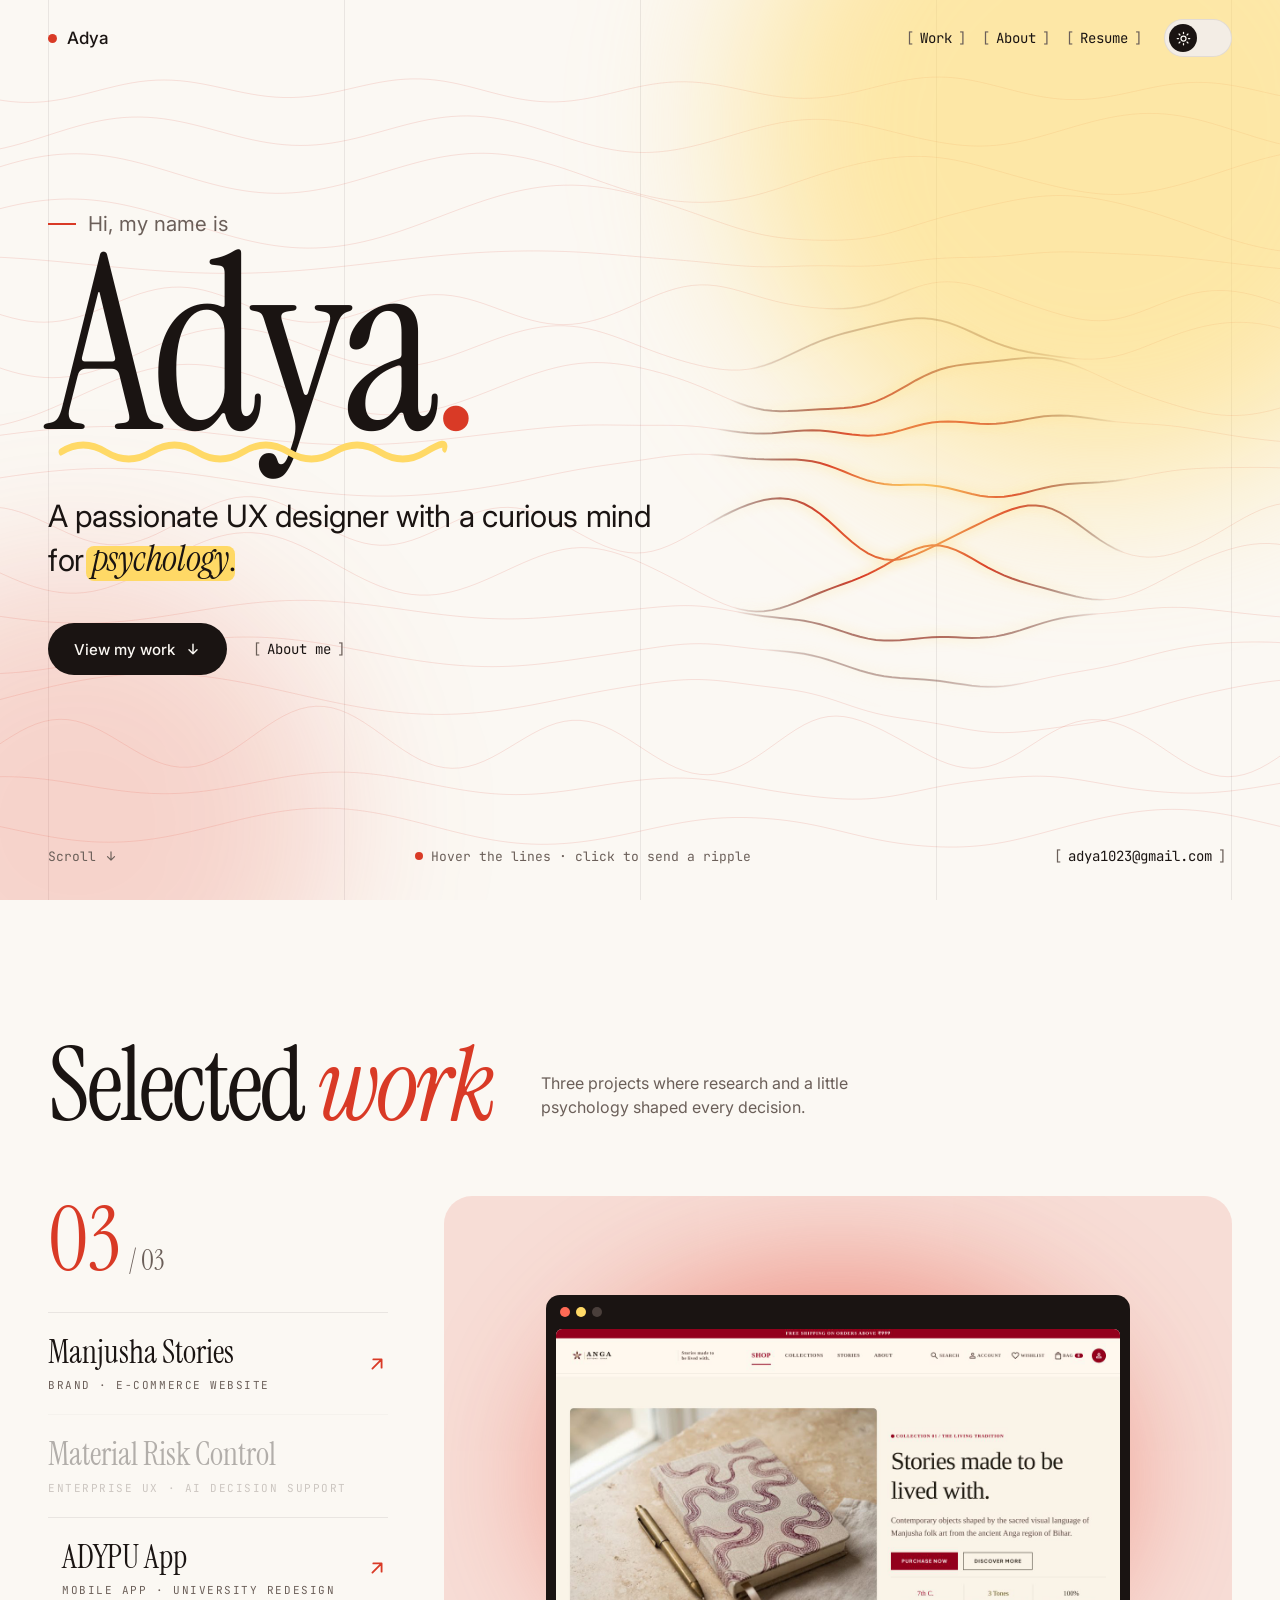
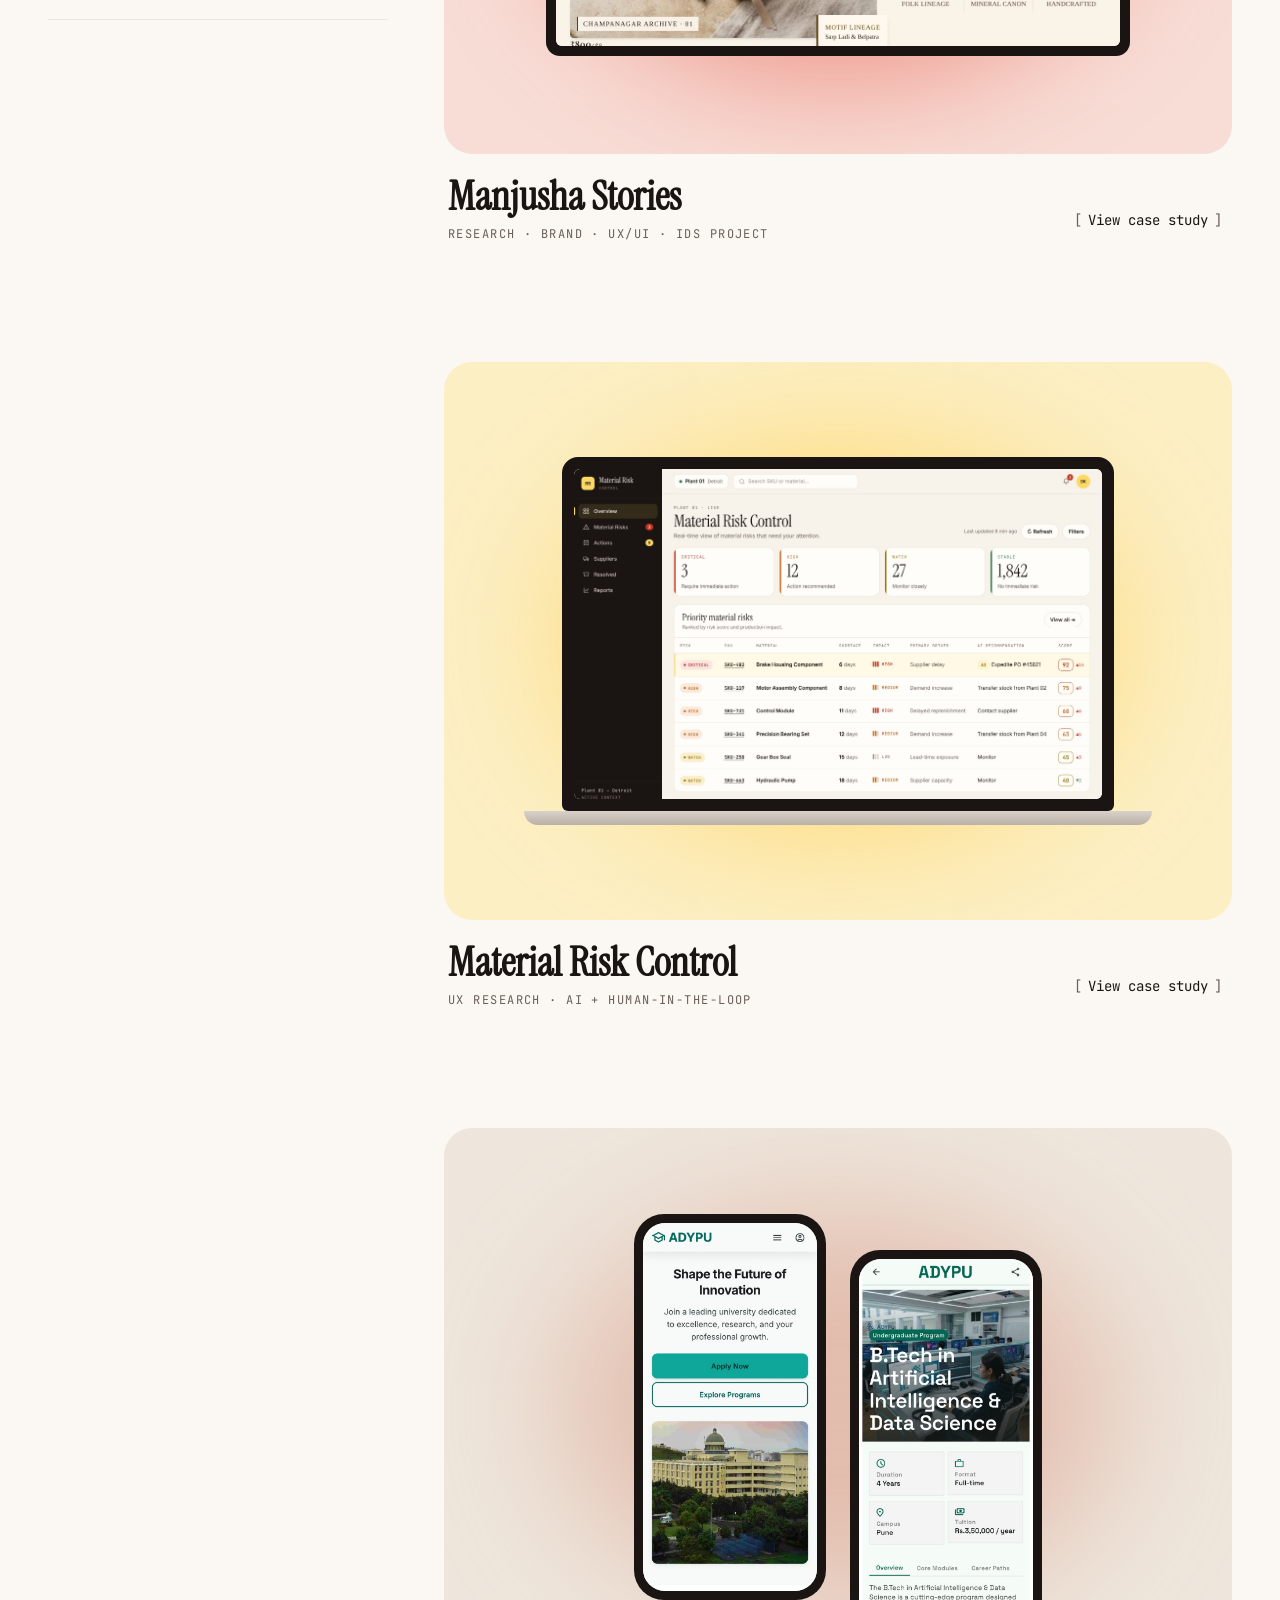
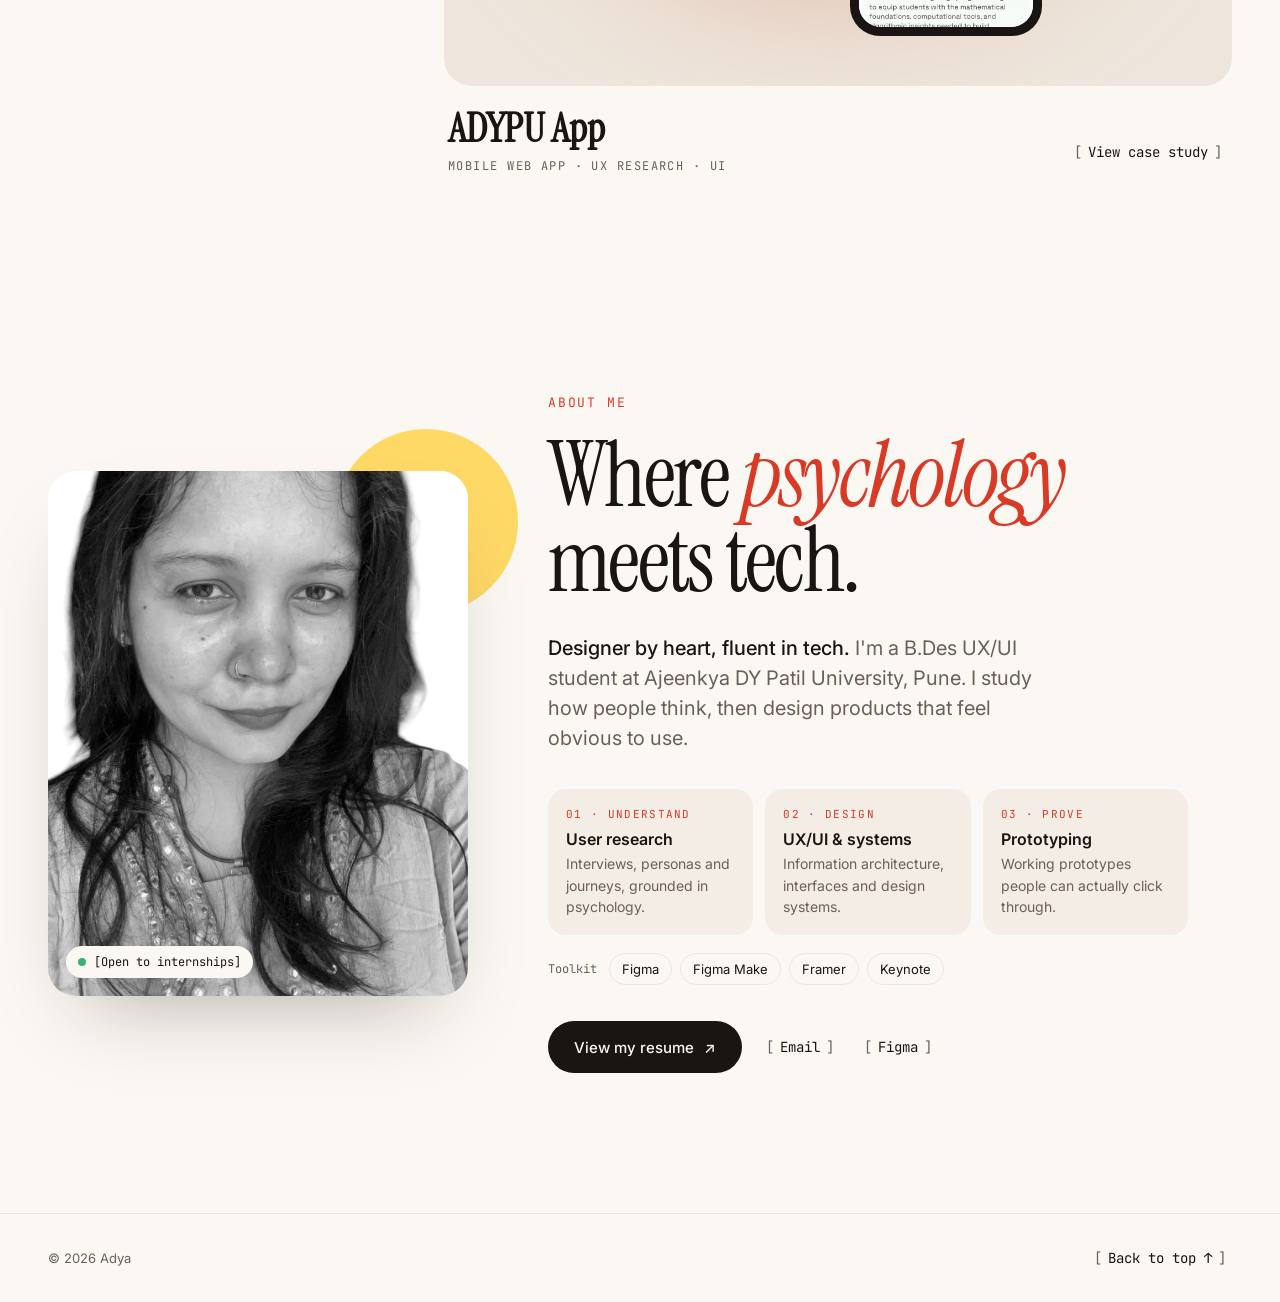
==== index.html @ e6acd66b "Add portfolio site Co-Authored-By: Claude Opus 5.5 <noreply@anthropic.com> Claude-Session: https://c" ====
<!doctype html>
<html lang="en" data-theme="light">
<head>
<meta charset="utf-8">
<meta name="viewport" content="width=device-width, initial-scale=1">
<title>Adya — UX/UI Designer</title>
<meta name="description" content="Adya, a UX/UI designer from Pune where psychology meets tech. Case studies with working prototypes.">
<link rel="preconnect" href="https://fonts.googleapis.com">
<link rel="preconnect" href="https://fonts.gstatic.com" crossorigin>
<link href="https://fonts.googleapis.com/css2?family=Instrument+Serif:ital@0;1&family=Inter:wght@400;500;600&family=JetBrains+Mono:wght@400;500&display=swap" rel="stylesheet">
<style>
/* ========== THEME TOKENS (edit colours here) ========== */
:root{
  --paper:#FBF8F3; --card:#F3EDE5; --ink:#1A1412; --muted:#6B5F59;
  --line:rgba(26,20,18,.08); --red:#D93A26; --yellow:#FFD966;
  --glowY:rgba(255,217,102,.55); --glowR:rgba(229,65,45,.20);
  --onInk:#FBF8F3; --navBg:rgba(251,248,243,.72);
  --p1:#F7DDD6; --p1g:#E5412D; --p2:#FCEFC4; --p2g:#FFC93C; --p3:#EEE6DC; --p3g:#D99A86;
  --serif:"Instrument Serif",Georgia,serif; --sans:"Inter",system-ui,sans-serif; --mono:"JetBrains Mono",ui-monospace,monospace;
}
[data-theme="dark"]{
  --paper:#131010; --card:#1E1918; --ink:#F6F1EA; --muted:#B3A69F;
  --line:rgba(246,241,234,.08); --red:#FF6A55; --yellow:#FFD966;
  --glowY:rgba(255,217,102,.14); --glowR:rgba(255,90,68,.18);
  --onInk:#131010; --navBg:rgba(19,16,16,.7);
  --p1:#2B1A17; --p2:#2A2415; --p3:#221D1B;
}
*{box-sizing:border-box}
html{scroll-behavior:smooth}
body{margin:0;background:var(--paper);color:var(--ink);font-family:var(--sans);-webkit-font-smoothing:antialiased;overflow-x:hidden}
::selection{background:var(--yellow);color:#1A1412}
a{color:inherit}
::view-transition-old(root),::view-transition-new(root){animation:none;mix-blend-mode:normal}
.wrap{max-width:1280px;margin:0 auto;padding:0 48px;position:relative}
.mono{font-family:var(--mono)}
.serif{font-family:var(--serif);font-weight:400}

/* scroll progress */
.progress{position:fixed;top:0;left:0;height:3px;width:100%;background:var(--red);transform-origin:left;transform:scaleX(0);z-index:100}

/* faint column grid */
.cols{position:fixed;inset:0;pointer-events:none;z-index:0}
.cols .wrap{height:100%;display:grid;grid-template-columns:repeat(4,1fr)}
.cols span{border-left:1px solid var(--line)}
.cols span:last-child{border-right:1px solid var(--line)}

/* bracket links */
.br{display:inline-flex;align-items:center;gap:6px;min-height:44px;padding:0 6px;text-decoration:none;font-family:var(--mono);font-size:14px;color:var(--ink);background:none;border:0;cursor:pointer;transition:color .25s}
.br .b{color:var(--muted);transition:transform .35s cubic-bezier(.3,1.6,.5,1),color .25s}
.br:hover,.br.active{color:var(--red)}
.br:hover .b,.br.active .b{color:var(--red)}
.br:hover .b:first-child{transform:translateX(-5px)}
.br:hover .b:last-child{transform:translateX(5px)}
.br:focus-visible,.tog:focus-visible,.pitem:focus-visible,.btn:focus-visible{outline:2px solid var(--red);outline-offset:3px;border-radius:6px}

/* ========== NAV ========== */
.nav{position:fixed;top:0;left:0;right:0;z-index:50;transition:background-color .4s,backdrop-filter .4s,border-color .4s;border-bottom:1px solid transparent}
.nav.scrolled{background:var(--navBg);backdrop-filter:blur(14px);-webkit-backdrop-filter:blur(14px);border-bottom-color:var(--line)}
.nav .wrap{display:flex;align-items:center;justify-content:space-between;height:76px;gap:16px}
.logo{display:inline-flex;align-items:center;gap:10px;text-decoration:none;font-weight:500;font-size:17px}
.logo i{width:9px;height:9px;border-radius:50%;background:var(--red);transition:transform .45s cubic-bezier(.3,1.6,.5,1),background-color .3s}
.logo:hover i{transform:scale(1.9);background:var(--yellow)}
.links{display:flex;align-items:center;gap:4px}
.tog{position:relative;width:68px;height:38px;border-radius:999px;border:1px solid var(--line);background:var(--card);cursor:pointer;margin-left:12px;padding:0;transition:background-color .4s}
.tog .k{position:absolute;top:4px;left:4px;width:28px;height:28px;border-radius:50%;background:var(--ink);color:var(--paper);display:grid;place-items:center;transition:transform .55s cubic-bezier(.3,1.5,.5,1)}
[data-theme="dark"] .tog .k{transform:translateX(30px)}
.tog:hover .k{box-shadow:0 0 0 6px var(--glowY)}
.tog svg{width:15px;height:15px}
.tog .moon{display:none}[data-theme="dark"] .tog .moon{display:block}[data-theme="dark"] .tog .sun{display:none}

/* ========== HERO ========== */
.hero{position:relative;min-height:100vh;min-height:100svh;overflow:hidden;display:flex;flex-direction:column;z-index:1}
#waves{position:absolute;inset:0;width:100%;height:100%;z-index:0;cursor:crosshair}
.blob{position:absolute;border-radius:50%;filter:blur(80px);pointer-events:none;z-index:0}
.b1{width:56vw;height:56vw;max-width:780px;max-height:780px;right:-14vw;top:-18vw;background:var(--glowY);animation:f1 18s ease-in-out infinite}
.b2{width:40vw;height:40vw;max-width:560px;max-height:560px;left:-14vw;bottom:-14vw;background:var(--glowR);animation:f2 22s ease-in-out infinite}
@keyframes f1{50%{transform:translate(-6vw,4vw) scale(1.08)}}
@keyframes f2{50%{transform:translate(6vw,-4vw) scale(1.1)}}
.hero-in{position:relative;z-index:2;flex:1;width:100%;display:flex;flex-direction:column;justify-content:center;padding-top:110px;padding-bottom:40px;pointer-events:none}
.hero-in a,.hero-in .name,.hero-in .hl{pointer-events:auto}
.hi{font-size:clamp(18px,1.6vw,22px);color:var(--muted);margin:0 0 6px;display:flex;align-items:center;gap:12px}
.hi .wave{display:inline-block;width:28px;height:2px;background:var(--red)}
.name{font-family:var(--serif);font-weight:400;font-size:clamp(110px,19vw,270px);line-height:.86;letter-spacing:-.035em;margin:0;display:inline-flex;position:relative;cursor:default;align-self:flex-start}
.name .l{display:inline-block;transform:translateY(110%);opacity:0;animation:rise .9s cubic-bezier(.2,.9,.2,1) forwards;transition:color .25s,transform .45s cubic-bezier(.3,1.8,.4,1)}
.name .l.ready{transform:none;opacity:1;animation:none}
.name .l.ready:hover{transform:translateY(-12%) rotate(-5deg);color:var(--red);font-style:italic}
.name .l.ready:nth-child(even):hover{transform:translateY(-12%) rotate(5deg)}
.name .dot{color:var(--red)}
@keyframes rise{to{transform:none;opacity:1}}
.squig{position:absolute;left:2%;width:92%;bottom:-6%;height:28px;overflow:visible;pointer-events:none}
.squig path{fill:none;stroke:var(--yellow);stroke-width:7;stroke-linecap:round;stroke-dasharray:900;stroke-dashoffset:900;transition:stroke-dashoffset 1s ease}
.name:hover .squig path,.squig.show path{stroke-dashoffset:0}
.sub{font-size:clamp(22px,2.4vw,32px);line-height:1.3;max-width:640px;margin:44px 0 0;font-weight:400;letter-spacing:-.01em}
.hl{position:relative;font-family:var(--serif);font-style:italic;font-size:1.18em;color:var(--red);white-space:nowrap}
.hl::before{content:"";position:absolute;left:-6px;right:-6px;top:22%;bottom:4%;background:var(--yellow);border-radius:8px;z-index:-1;transform:scaleX(0);transform-origin:left;transition:transform .5s cubic-bezier(.3,1,.4,1)}
.hl:hover::before,.hl.show::before{transform:scaleX(1)}
.hl:hover,.hl.show{color:#1A1412}
.ctas{display:flex;align-items:center;gap:20px;margin-top:40px;flex-wrap:wrap}
.btn{display:inline-flex;align-items:center;gap:10px;min-height:52px;padding:0 26px;border-radius:999px;background:var(--ink);color:var(--onInk);text-decoration:none;font-weight:500;font-size:15px;transition:background-color .3s,color .3s;will-change:transform}
.btn:hover{background:var(--red);color:#fff}
.btn svg{transition:transform .3s}.btn:hover svg{transform:translateY(3px)}
.hbar{position:relative;z-index:2}
.hbar .wrap{display:flex;justify-content:space-between;align-items:center;gap:16px;flex-wrap:wrap;padding-top:18px;padding-bottom:22px;font-size:13px;color:var(--muted)}
.scrollhint{display:inline-flex;align-items:center;gap:8px;font-family:var(--mono)}
.scrollhint svg{animation:bob 1.8s ease-in-out infinite}
@keyframes bob{50%{transform:translateY(4px)}}
.tip{font-family:var(--mono);display:inline-flex;align-items:center;gap:8px}
.tip i{width:8px;height:8px;border-radius:50%;background:var(--red);animation:pl 2s infinite}
@keyframes pl{0%{box-shadow:0 0 0 0 var(--glowR)}70%{box-shadow:0 0 0 10px transparent}100%{box-shadow:0 0 0 0 transparent}}
.socials{display:flex;gap:2px;flex-wrap:wrap}

/* ========== WORK ========== */
.work{position:relative;z-index:1;padding:140px 0 60px}
.whead{display:flex;align-items:flex-end;gap:48px;flex-wrap:wrap;margin-bottom:64px}
.h2{font-family:var(--serif);font-weight:400;font-size:clamp(64px,8vw,112px);letter-spacing:-.03em;line-height:.9;margin:0}
.h2 em{color:var(--red)}
.whead p{max-width:380px;margin:0 0 12px;color:var(--muted);line-height:1.55;font-size:16px}
.wgrid{display:grid;grid-template-columns:minmax(260px,340px) 1fr;gap:56px;align-items:start}
.plist{position:sticky;top:120px;display:flex;flex-direction:column}
.counter{font-family:var(--serif);font-size:88px;line-height:1;margin:0 0 24px;display:flex;align-items:baseline;gap:8px;overflow:hidden;height:92px}
.counter .cur{display:inline-block;color:var(--red);transition:transform .5s cubic-bezier(.3,1.3,.5,1),opacity .3s}
.counter .tot{font-size:28px;color:var(--muted)}
.pitem{appearance:none;background:none;border:0;border-top:1px solid var(--line);text-align:left;cursor:pointer;padding:22px 0;color:var(--ink);font:inherit;opacity:.32;transition:opacity .4s,padding-left .4s;display:flex;align-items:center;justify-content:space-between;gap:12px}
.pitem:last-child{border-bottom:1px solid var(--line)}
.pitem:hover{opacity:.75}
.pitem.on{opacity:1;padding-left:14px}
.pname{display:block;font-family:var(--serif);font-size:32px;line-height:1.1}
.pcat{display:block;font-family:var(--mono);font-size:11px;letter-spacing:.14em;text-transform:uppercase;color:var(--muted);margin-top:8px}
.parr{color:var(--red);opacity:0;transform:translateX(-8px);transition:opacity .3s,transform .3s;flex:none}
.pitem.on .parr{opacity:1;transform:none}
.panels{display:flex;flex-direction:column;gap:120px}
.panel{display:block;text-decoration:none;color:var(--ink);cursor:none}
.stage{position:relative;border-radius:28px;height:clamp(380px,62vh,620px);overflow:hidden;display:grid;place-items:center;perspective:1200px;transition:background-color .5s}
.stage .g{position:absolute;width:70%;height:70%;border-radius:50%;filter:blur(70px);opacity:.55;transition:transform .8s cubic-bezier(.3,1.2,.5,1)}
.panel:hover .stage .g{transform:scale(1.15)}
.p1 .stage{background:var(--p1)}.p1 .g{background:var(--p1g)}
.p2 .stage{background:var(--p2)}.p2 .g{background:var(--p2g)}
.p3 .stage{background:var(--p3)}.p3 .g{background:var(--p3g)}
.dev{position:relative;transition:transform .6s cubic-bezier(.2,.9,.3,1);transform-style:preserve-3d}
.scr{background:#F4EEE6;color:#6B5F59;font-family:var(--mono);font-size:13px;display:grid;place-items:center;text-align:center;padding:12px;overflow:hidden}
.scr img{width:100%;height:100%;object-fit:cover;object-position:top;display:block}
.browser .scr{padding:0}.phone .scr{padding:0}.laptop .scr:has(img){padding:0}
/* laptop */
.laptop{width:min(70%,620px)}
.laptop .lid{background:#1A1412;border-radius:16px 16px 6px 6px;padding:12px}
.laptop .scr{aspect-ratio:16/10;border-radius:6px}
.laptop .base{height:14px;margin:0 -7%;background:linear-gradient(#d9d2ca,#b9b0a7);border-radius:0 0 18px 18px}
/* phones */
.phones{display:flex;gap:24px;align-items:center}
.phone{width:clamp(120px,15vw,200px);background:#1A1412;border-radius:30px;padding:9px}
.phone .scr{aspect-ratio:9/19;border-radius:22px}
.phone:nth-child(2){transform:translateY(36px)}
/* browser */
.browser{width:min(74%,640px);background:#1A1412;border-radius:14px;padding:0 0 10px;overflow:hidden}
.browser .bar{display:flex;gap:6px;padding:12px 14px}
.browser .bar i{width:10px;height:10px;border-radius:50%;background:#4a3f3b}
.browser .bar i:first-child{background:#FF6A55}.browser .bar i:nth-child(2){background:#FFD966}
.browser .scr{aspect-ratio:16/9;margin:0 10px;border-radius:6px}
.pmeta{display:flex;justify-content:space-between;align-items:flex-end;gap:16px;flex-wrap:wrap;padding:22px 4px 0}
.ptitle{font-family:var(--serif);font-size:40px;line-height:1;margin:0}
.ptags{font-family:var(--mono);font-size:12px;letter-spacing:.12em;text-transform:uppercase;color:var(--muted);margin:10px 0 0}
.pmeta .br{pointer-events:none}
.panel:hover .pmeta .br{color:var(--red)}
.panel:hover .pmeta .br .b:first-child{transform:translateX(-5px);color:var(--red)}
.panel:hover .pmeta .br .b:last-child{transform:translateX(5px);color:var(--red)}
.clabel{position:fixed;left:0;top:0;z-index:60;pointer-events:none;background:var(--ink);color:var(--onInk);font-family:var(--mono);font-size:13px;padding:12px 18px;border-radius:999px;transform:translate(-50%,-50%) scale(0);transition:transform .3s cubic-bezier(.3,1.5,.5,1);white-space:nowrap}
.clabel.on{transform:translate(-50%,-50%) scale(1)}

/* ========== ABOUT / ENDING ========== */
.about{position:relative;z-index:1;padding:160px 0 140px;overflow:hidden}
.agrid{display:grid;grid-template-columns:minmax(260px,420px) 1fr;gap:80px;align-items:center}
.photo{position:relative;aspect-ratio:4/5;border-radius:28px;perspective:1000px}
.photo .ph{position:absolute;inset:0;border-radius:28px;overflow:hidden;background:var(--card);display:grid;place-items:center;color:var(--muted);font-family:var(--mono);font-size:14px;transition:transform .5s cubic-bezier(.2,.9,.3,1);box-shadow:0 40px 80px -40px rgba(26,20,18,.35)}
.photo .ph img{position:absolute;inset:0;width:100%;height:100%;object-fit:cover;object-position:center 30%;filter:grayscale(1);transition:filter .6s}
.photo:hover .ph img{filter:none}
.photo .sun{position:absolute;width:44%;aspect-ratio:1;border-radius:50%;background:var(--yellow);right:-12%;top:-8%;z-index:-1;transition:transform .7s cubic-bezier(.3,1.5,.5,1)}
.photo:hover .sun{transform:translate(-14px,14px) scale(1.1)}
.photo .tag{position:absolute;left:18px;bottom:18px;background:var(--paper);color:var(--ink);font-family:var(--mono);font-size:12px;padding:8px 12px;border-radius:999px;display:flex;align-items:center;gap:8px}
.photo .tag i{width:8px;height:8px;border-radius:50%;background:#3BB273}
.eyebrow{font-family:var(--mono);font-size:13px;letter-spacing:.14em;text-transform:uppercase;color:var(--red);margin:0 0 22px}
.tagline{font-family:var(--serif);font-weight:400;font-size:clamp(56px,7vw,104px);line-height:.95;letter-spacing:-.03em;margin:0}
.tagline em{color:var(--red)}
.tagline .w{display:inline-block;transition:transform .4s cubic-bezier(.3,1.6,.5,1),color .3s}
.tagline .w:hover{transform:translateY(-8px);color:var(--red)}
.alead{font-size:20px;line-height:1.5;color:var(--muted);max-width:520px;margin:30px 0 0}
.alead b{color:var(--ink);font-weight:500}
.afacts{display:grid;grid-template-columns:repeat(3,minmax(0,1fr));gap:12px;margin-top:36px;max-width:640px}
.afact{padding:18px;border-radius:18px;background:var(--card);transition:transform .4s cubic-bezier(.3,1.4,.5,1)}
.afact:hover{transform:translateY(-4px)}
.afact small{display:block;font-family:var(--mono);font-size:11px;letter-spacing:.12em;text-transform:uppercase;color:var(--red);margin-bottom:8px}
.afact b{display:block;font-size:16px;font-weight:600;margin-bottom:4px}
.afact span{font-size:14px;line-height:1.45;color:var(--muted)}
.tools{display:flex;flex-wrap:wrap;gap:8px;margin-top:18px;align-items:center}
.tools em{font-style:normal;font-family:var(--mono);font-size:12px;color:var(--muted);margin-right:4px}
.tools span{font-size:13px;padding:7px 12px;border-radius:999px;border:1px solid var(--line)}
@media (max-width:900px){.afacts{grid-template-columns:1fr}}
.arow{display:flex;gap:8px 18px;flex-wrap:wrap;margin-top:36px;align-items:center}

/* ========== FOOTER (yours to design) ========== */
.foot{position:relative;z-index:1;border-top:1px solid var(--line)}
.foot .wrap{display:flex;justify-content:space-between;align-items:center;gap:16px;flex-wrap:wrap;padding-top:22px;padding-bottom:22px;font-size:13px;color:var(--muted)}

/* reveal on scroll */
.js .rv{opacity:0;transform:translateY(40px);transition:opacity .9s ease,transform .9s cubic-bezier(.2,.9,.2,1)}
.js .rv.in{opacity:1;transform:none}

@media (max-width:900px){
  .wrap{padding:0 20px}
  .links .br.hide-sm{display:none}
  .wgrid,.agrid{grid-template-columns:1fr;gap:40px}
  .plist{position:relative;top:0}
  .pitem,.pitem.on{opacity:1;padding-left:0}
  .pitem .parr{opacity:1;transform:none}
  .counter{display:none}
  .panels{gap:64px}
  .tip{display:none}
}
@media (prefers-reduced-motion:reduce){
  *{animation:none!important;transition:none!important}
  .name .l{transform:none;opacity:1}
  .rv{opacity:1;transform:none}
}
</style>
<script>document.documentElement.classList.add("js")</script>
</head>
<body>
<div class="progress" id="progress"></div>
<div class="cols" aria-hidden="true"><div class="wrap"><span></span><span></span><span></span><span></span></div></div>
<div class="clabel" id="clabel" aria-hidden="true">View case study →</div>

<!-- ========== NAV ========== -->
<header class="nav" id="nav">
  <div class="wrap">
    <a class="logo" href="#home"><i></i>Adya</a>
    <nav class="links" aria-label="Main">
      <a class="br" href="#work" data-sec="work"><span class="b">[</span>Work<span class="b">]</span></a>
      <a class="br" href="#about" data-sec="about"><span class="b">[</span>About<span class="b">]</span></a>
      <!-- Put your resume PDF named resume.pdf in this folder -->
      <a class="br hide-sm" href="resume.pdf" target="_blank" rel="noopener">
        <span class="b">[</span>Resume<span class="b">]</span></a>
      <button class="tog" id="tog" type="button" aria-label="Switch to dark mode" aria-pressed="false">
        <span class="k" aria-hidden="true">
          <svg class="sun" viewBox="0 0 24 24" fill="none" stroke="currentColor" stroke-width="2" stroke-linecap="round"><circle cx="12" cy="12" r="4"/><path d="M12 2v2M12 20v2M4.9 4.9l1.4 1.4M17.7 17.7l1.4 1.4M2 12h2M20 12h2M4.9 19.1l1.4-1.4M17.7 6.3l1.4-1.4"/></svg>
          <svg class="moon" viewBox="0 0 24 24" fill="none" stroke="currentColor" stroke-width="2" stroke-linecap="round" stroke-linejoin="round"><path d="M21 12.8A9 9 0 1 1 11.2 3a7 7 0 0 0 9.8 9.8z"/></svg>
        </span>
      </button>
    </nav>
  </div>
</header>

<!-- ========== HERO ========== -->
<section class="hero" id="home" aria-label="Introduction">
  <canvas id="waves" aria-hidden="true"></canvas>
  <div class="blob b1" aria-hidden="true"></div>
  <div class="blob b2" aria-hidden="true"></div>

  <div class="wrap hero-in">
    <p class="hi"><span class="wave"></span>Hi, my name is</p>
    <h1 class="name" id="name" aria-label="Adya">
      <span class="l" aria-hidden="true">A</span><span class="l" aria-hidden="true">d</span><span class="l" aria-hidden="true">y</span><span class="l" aria-hidden="true">a</span><span class="l dot" aria-hidden="true">.</span>
      <svg class="squig" id="squig" viewBox="0 0 600 28" preserveAspectRatio="none" aria-hidden="true"><path d="M6 16 Q 40 2 75 16 T 145 16 T 215 16 T 285 16 T 355 16 T 425 16 T 495 16 T 565 16 T 594 13"/></svg>
    </h1>
    <p class="sub">A passionate UX designer with a curious mind for <span class="hl" id="hl">psychology</span>.</p>
    <div class="ctas">
      <a class="btn magnetic" href="#work">View my work
        <svg width="16" height="16" viewBox="0 0 24 24" fill="none" stroke="currentColor" stroke-width="2.2" stroke-linecap="round" stroke-linejoin="round" aria-hidden="true"><path d="M12 5v14M6 13l6 6 6-6"/></svg></a>
      <a class="br" href="#about"><span class="b">[</span>About me<span class="b">]</span></a>
    </div>
  </div>

  <div class="hbar">
    <div class="wrap">
      <span class="scrollhint">Scroll
        <svg width="14" height="14" viewBox="0 0 24 24" fill="none" stroke="currentColor" stroke-width="2" stroke-linecap="round" stroke-linejoin="round" aria-hidden="true"><path d="M12 5v14M6 13l6 6 6-6"/></svg></span>
      <span class="tip"><i></i>Hover the lines · click to send a ripple</span>
      <div class="socials">
        <!-- Paste your LinkedIn profile URL and email address into the two links below -->
        <!-- Add LinkedIn later: <a class="br" href="https://www.linkedin.com/in/YOUR-PROFILE" target="_blank" rel="noopener"><span class="b">[</span>LinkedIn<span class="b">]</span></a> -->
        <a class="br" href="mailto:adya1023@gmail.com"><span class="b">[</span>adya1023@gmail.com<span class="b">]</span></a>
      </div>
    </div>
  </div>
</section>

<!-- ========== WORK ========== -->
<section class="work" id="work" aria-labelledby="work-h">
  <div class="wrap">
    <div class="whead rv">
      <h2 class="h2" id="work-h">Selected <em>work</em></h2>
      <p>Three projects where research and a little psychology shaped every decision.</p>
    </div>

    <div class="wgrid">
      <aside class="plist" aria-label="Projects">
        <p class="counter" aria-hidden="true"><span class="cur" id="cur">01</span><span class="tot">/ 03</span></p>
        <button class="pitem on" type="button" data-i="0"><span><span class="pname">Manjusha Stories</span><span class="pcat">Brand · E-commerce website</span></span>
          <svg class="parr" width="22" height="22" viewBox="0 0 24 24" fill="none" stroke="currentColor" stroke-width="2" stroke-linecap="round" stroke-linejoin="round" aria-hidden="true"><path d="M7 17L17 7M8 7h9v9"/></svg></button>
        <button class="pitem" type="button" data-i="1"><span><span class="pname">Material Risk Control</span><span class="pcat">Enterprise UX · AI decision support</span></span>
          <svg class="parr" width="22" height="22" viewBox="0 0 24 24" fill="none" stroke="currentColor" stroke-width="2" stroke-linecap="round" stroke-linejoin="round" aria-hidden="true"><path d="M7 17L17 7M8 7h9v9"/></svg></button>
        <button class="pitem" type="button" data-i="2"><span><span class="pname">ADYPU App</span><span class="pcat">Mobile app · University redesign</span></span>
          <svg class="parr" width="22" height="22" viewBox="0 0 24 24" fill="none" stroke="currentColor" stroke-width="2" stroke-linecap="round" stroke-linejoin="round" aria-hidden="true"><path d="M7 17L17 7M8 7h9v9"/></svg></button>
      </aside>

      <div class="panels">
        <!-- To add a mockup: replace the text inside .scr with <img src="images/....jpg" alt="..."> -->
        <a class="panel p1 rv" href="manjusha-stories.html" data-i="0">
          <div class="stage"><span class="g"></span>
            <div class="dev browser"><div class="bar"><i></i><i></i><i></i></div><div class="scr"><img src="images/manjusha/final-hero.jpg" alt="Manjusha Stories homepage"></div></div>
          </div>
          <div class="pmeta"><div><h3 class="ptitle">Manjusha Stories</h3><p class="ptags">Research · Brand · UX/UI · IDS project</p></div><span class="br"><span class="b">[</span>View case study<span class="b">]</span></span></div>
        </a>
        <a class="panel p2 rv" href="material-risk-control.html" data-i="1">
          <div class="stage"><span class="g"></span>
            <div class="dev laptop"><div class="lid"><div class="scr"><img src="images/mrc/v2-1-overview.jpg" alt="Material risk overview dashboard"></div></div><div class="base"></div></div>
          </div>
          <div class="pmeta"><div><h3 class="ptitle">Material Risk Control</h3><p class="ptags">UX research · AI + human-in-the-loop</p></div><span class="br"><span class="b">[</span>View case study<span class="b">]</span></span></div>
        </a>
        <a class="panel p3 rv" href="adypu-app.html" data-i="2">
          <div class="stage"><span class="g"></span>
            <div class="dev phones"><div class="phone"><div class="scr"><img src="images/adypu/home.jpg" alt="ADYPU app home screen"></div></div><div class="phone"><div class="scr"><img src="images/adypu/program.jpg" alt="ADYPU program detail screen"></div></div></div>
          </div>
          <div class="pmeta"><div><h3 class="ptitle">ADYPU App</h3><p class="ptags">Mobile web app · UX research · UI</p></div><span class="br"><span class="b">[</span>View case study<span class="b">]</span></span></div>
        </a>
      </div>
    </div>
  </div>
</section>

<!-- ========== ABOUT / ENDING ========== -->
<section class="about" id="about" aria-labelledby="about-h">
  <div class="wrap agrid">
    <div class="photo rv" id="photo">
      <span class="sun" aria-hidden="true"></span>
      <div class="ph" id="ph">[Your photo]
        <!-- Put a photo named adya.jpg in the same folder as this file and it appears here automatically -->
        <img src="adya.jpg" alt="Portrait of Adya" onerror="this.remove()">
      </div>
      <span class="tag"><i></i>[Open to internships]</span>
    </div>
    <div class="rv">
      <p class="eyebrow">About me</p>
      <h2 class="tagline" id="about-h"><span class="w">Where</span> <em class="w">psychology</em><br><span class="w">meets</span> <span class="w">tech.</span></h2>
      <p class="alead"><b>Designer by heart, fluent in tech.</b> I'm a B.Des UX/UI student at Ajeenkya DY Patil University, Pune. I study how people think, then design products that feel obvious to use.</p>
      <div class="afacts">
        <div class="afact"><small>01 · Understand</small><b>User research</b><span>Interviews, personas and journeys, grounded in psychology.</span></div>
        <div class="afact"><small>02 · Design</small><b>UX/UI &amp; systems</b><span>Information architecture, interfaces and design systems.</span></div>
        <div class="afact"><small>03 · Prove</small><b>Prototyping</b><span>Working prototypes people can actually click through.</span></div>
      </div>
      <div class="tools"><em>Toolkit</em><span>Figma</span><span>Figma Make</span><span>Framer</span><span>Keynote</span></div>
      <div class="arow">
        <a class="btn magnetic" href="resume.pdf" target="_blank" rel="noopener">View my resume <span aria-hidden="true">↗</span></a>
        <!-- Add LinkedIn later: <a class="br" href="https://www.linkedin.com/in/YOUR-PROFILE" target="_blank" rel="noopener"><span class="b">[</span>LinkedIn<span class="b">]</span></a> -->
        <a class="br" href="mailto:adya1023@gmail.com"><span class="b">[</span>Email<span class="b">]</span></a>
        <a class="br" href="https://www.figma.com/design/S78MfCis4Sqc5ntNYsYcMW/Portfolio" target="_blank" rel="noopener"><span class="b">[</span>Figma<span class="b">]</span></a>
      </div>
    </div>
  </div>
</section>

<!-- ========== FOOTER — placeholder, yours to design ========== -->
<footer class="foot">
  <div class="wrap">
    <span>© 2026 Adya</span>
    <a class="br magnetic" href="#home"><span class="b">[</span>Back to top ↑<span class="b">]</span></a>
  </div>
</footer>

<script>
(() => {
  const root = document.documentElement;
  const reduce = matchMedia('(prefers-reduced-motion: reduce)').matches;
  const finePointer = matchMedia('(pointer: fine)').matches;

  /* ---------- theme toggle with circular reveal ---------- */
  const tog = document.getElementById('tog');
  const setTheme = (t) => {
    root.dataset.theme = t;
    tog.setAttribute('aria-pressed', t === 'dark');
    tog.setAttribute('aria-label', t === 'dark' ? 'Switch to light mode' : 'Switch to dark mode');
    try { localStorage.setItem('adya-theme', t); } catch (e) {}
    readColors();
  };
  tog.addEventListener('click', () => {
    const next = root.dataset.theme === 'dark' ? 'light' : 'dark';
    if (!document.startViewTransition || reduce) { setTheme(next); return; }
    const r = tog.getBoundingClientRect();
    const x = r.left + r.width / 2, y = r.top + r.height / 2;
    const rad = Math.hypot(Math.max(x, innerWidth - x), Math.max(y, innerHeight - y));
    const vt = document.startViewTransition(() => setTheme(next));
    vt.ready.then(() => {
      root.animate({ clipPath: [`circle(0px at ${x}px ${y}px)`, `circle(${rad}px at ${x}px ${y}px)`] },
        { duration: 750, easing: 'cubic-bezier(.65,0,.25,1)', pseudoElement: '::view-transition-new(root)' });
    });
  });

  /* ---------- glowing brainwave canvas ---------- */
  const cv = document.getElementById('waves');
  const hero = document.getElementById('home');
  const ctx = cv.getContext('2d');
  let W = 0, H = 0, dpr = 1, col = {};
  function readColors() {
    const s = getComputedStyle(root);
    const dark = root.dataset.theme === 'dark';
    col = {
      base: dark ? 'rgba(255,217,102,0.10)' : 'rgba(217,58,38,0.13)',
      hot: s.getPropertyValue('--yellow').trim(),
      warm: s.getPropertyValue('--red').trim(),
      dark
    };
  }
  readColors();
  try { const saved = localStorage.getItem('adya-theme'); if (saved) setTheme(saved); } catch (e) {}

  function resize() {
    dpr = Math.min(devicePixelRatio || 1, 2);
    W = hero.clientWidth; H = hero.clientHeight;
    cv.width = W * dpr; cv.height = H * dpr;
    ctx.setTransform(dpr, 0, 0, dpr, 0, 0);
  }
  resize();
  new ResizeObserver(resize).observe(hero);

  const LINES = 18;
  const mouse = { x: W * 0.7, y: H * 0.4, tx: W * 0.7, ty: H * 0.4, last: -1e9, energy: 0.6 };
  const ripples = [];
  hero.addEventListener('pointermove', (e) => {
    const r = cv.getBoundingClientRect();
    mouse.tx = e.clientX - r.left; mouse.ty = e.clientY - r.top;
    mouse.last = performance.now();
  });
  hero.addEventListener('pointerdown', (e) => {
    if (e.target.closest('a,button')) return;
    const r = cv.getBoundingClientRect();
    ripples.push({ x: e.clientX - r.left, y: e.clientY - r.top, r: 0 });
    if (ripples.length > 4) ripples.shift();
  });

  function linePath(i, t) {
    const baseY = H * (0.1 + i * (0.82 / (LINES - 1)));
    const amp = 10 + (i % 4) * 6;
    const lam = 260 + (i % 5) * 80;
    const spd = 0.25 + (i % 3) * 0.12;
    ctx.beginPath();
    for (let x = -20; x <= W + 20; x += 8) {
      let y = baseY + Math.sin((x / lam) * Math.PI * 2 + t * spd + i) * amp
                    + Math.sin((x / (lam * 0.37)) + t * spd * 1.7) * amp * 0.25;
      const dx = x - mouse.x, dy = y - mouse.y;
      const d2 = dx * dx + dy * dy;
      const inf = Math.exp(-d2 / (2 * 150 * 150)) * mouse.energy;
      y += Math.tanh(dy / 45) * inf * 34 + Math.sin(x * 0.05 + t * 6) * inf * 6;
      for (const rp of ripples) {
        const rd = Math.hypot(x - rp.x, y - rp.y);
        const k = Math.exp(-((rd - rp.r) ** 2) / (2 * 30 * 30)) * Math.max(0, 1 - rp.r / 900);
        y += k * 14 * Math.sin(rd * 0.08);
      }
      x === -20 ? ctx.moveTo(x, y) : ctx.lineTo(x, y);
    }
  }

  let running = true, t0 = performance.now();
  new IntersectionObserver(([en]) => { running = en.isIntersecting; if (running) requestAnimationFrame(frame); }).observe(hero);

  function frame(now) {
    if (!running) return;
    const t = (now - t0) / 1000;
    // idle autopilot: if nobody is hovering, a soft glow wanders by itself
    const idle = now - mouse.last > 2200;
    if (idle) {
      mouse.tx = W * (0.55 + 0.32 * Math.sin(t * 0.35));
      mouse.ty = H * (0.45 + 0.28 * Math.sin(t * 0.53 + 1));
    }
    mouse.x += (mouse.tx - mouse.x) * (idle ? 0.03 : 0.14);
    mouse.y += (mouse.ty - mouse.y) * (idle ? 0.03 : 0.14);
    mouse.energy += ((idle ? 0.75 : 1.15) - mouse.energy) * 0.05;
    for (const rp of ripples) rp.r += 9;
    while (ripples.length && ripples[0].r > 1000) ripples.shift();

    ctx.clearRect(0, 0, W, H);
    ctx.lineCap = 'round';
    // pass 1: faint base lines
    ctx.shadowBlur = 0; ctx.lineWidth = 1; ctx.strokeStyle = col.base;
    for (let i = 0; i < LINES; i++) { linePath(i, t); ctx.stroke(); }
    // pass 2: glow around the cursor
    const R = 300 * mouse.energy;
    const g = ctx.createRadialGradient(mouse.x, mouse.y, 0, mouse.x, mouse.y, R);
    g.addColorStop(0, col.hot); g.addColorStop(0.45, col.warm); g.addColorStop(1, 'rgba(0,0,0,0)');
    ctx.strokeStyle = g; ctx.lineWidth = 2; ctx.shadowColor = col.hot; ctx.shadowBlur = col.dark ? 18 : 12;
    for (let i = 0; i < LINES; i++) { linePath(i, t); ctx.stroke(); }
    // pass 3: ripple rings light up the lines they cross
    for (const rp of ripples) {
      const a = Math.max(0, 1 - rp.r / 1000);
      const rg = ctx.createRadialGradient(rp.x, rp.y, Math.max(0, rp.r - 40), rp.x, rp.y, rp.r + 40);
      rg.addColorStop(0, 'rgba(0,0,0,0)');
      rg.addColorStop(0.5, col.dark ? `rgba(255,217,102,${a})` : `rgba(217,58,38,${a})`);
      rg.addColorStop(1, 'rgba(0,0,0,0)');
      ctx.strokeStyle = rg; ctx.lineWidth = 2;
      for (let i = 0; i < LINES; i++) { linePath(i, t); ctx.stroke(); }
    }
    if (!reduce) requestAnimationFrame(frame);
  }
  requestAnimationFrame(frame);

  /* ---------- name letters: rise in, then become hoverable ---------- */
  const letters = document.querySelectorAll('#name .l');
  letters.forEach((l, i) => {
    l.style.animationDelay = (0.15 + i * 0.08) + 's';
    l.addEventListener('animationend', () => l.classList.add('ready'), { once: true });
  });
  if (reduce) letters.forEach(l => l.classList.add('ready'));
  // after the intro, demo the underline + highlight once so it is visible without hovering
  setTimeout(() => { document.getElementById('squig').classList.add('show'); document.getElementById('hl').classList.add('show'); }, 1300);
  setTimeout(() => { document.getElementById('squig').classList.remove('show'); document.getElementById('hl').classList.remove('show'); }, 3600);

  /* ---------- nav state + progress bar ---------- */
  const nav = document.getElementById('nav'), bar = document.getElementById('progress');
  const onScroll = () => {
    nav.classList.toggle('scrolled', scrollY > 30);
    const max = document.documentElement.scrollHeight - innerHeight;
    bar.style.transform = `scaleX(${max > 0 ? scrollY / max : 0})`;
  };
  addEventListener('scroll', onScroll, { passive: true }); onScroll();
  const navLinks = document.querySelectorAll('.links .br[data-sec]');
  ['work', 'about'].forEach(id => {
    new IntersectionObserver(([en]) => {
      if (en.isIntersecting) navLinks.forEach(a => a.classList.toggle('active', a.dataset.sec === id));
      else document.querySelector(`.links .br[data-sec="${id}"]`).classList.remove('active');
    }, { rootMargin: '-40% 0px -55% 0px' }).observe(document.getElementById(id));
  });

  /* ---------- reveal on scroll ---------- */
  const rvObs = new IntersectionObserver((ens) => ens.forEach(en => { if (en.isIntersecting) { en.target.classList.add('in'); rvObs.unobserve(en.target); } }), { threshold: 0.15 });
  document.querySelectorAll('.rv').forEach(el => rvObs.observe(el));

  /* ---------- work: sticky list follows scroll ---------- */
  const items = document.querySelectorAll('.pitem');
  const panels = document.querySelectorAll('.panel');
  const cur = document.getElementById('cur');
  let active = 0;
  function setActive(i) {
    if (i === active) return;
    items.forEach((b, k) => b.classList.toggle('on', k === i));
    cur.style.transform = 'translateY(-100%)'; cur.style.opacity = '0';
    setTimeout(() => { cur.textContent = String(i + 1).padStart(2, '0'); cur.style.transition = 'none'; cur.style.transform = 'translateY(100%)';
      requestAnimationFrame(() => { cur.style.transition = ''; cur.style.transform = ''; cur.style.opacity = '1'; }); }, 220);
    active = i;
  }
  panels.forEach(p => new IntersectionObserver(([en]) => { if (en.isIntersecting) setActive(+p.dataset.i); }, { rootMargin: '-45% 0px -45% 0px' }).observe(p));
  items.forEach(b => b.addEventListener('click', () => panels[+b.dataset.i].scrollIntoView({ behavior: 'smooth', block: 'center' })));

  /* ---------- work: 3D tilt + "View case study" cursor label ---------- */
  const label = document.getElementById('clabel');
  panels.forEach(p => {
    const dev = p.querySelector('.dev'), stage = p.querySelector('.stage');
    p.addEventListener('pointermove', (e) => {
      label.style.left = e.clientX + 'px'; label.style.top = e.clientY + 'px';
      const r = stage.getBoundingClientRect();
      const nx = (e.clientX - r.left) / r.width - 0.5, ny = (e.clientY - r.top) / r.height - 0.5;
      if (finePointer && !reduce) dev.style.transform = `rotateY(${nx * 10}deg) rotateX(${-ny * 8}deg) translateY(-6px)`;
    });
    p.addEventListener('pointerenter', () => finePointer && label.classList.add('on'));
    p.addEventListener('pointerleave', () => { label.classList.remove('on'); dev.style.transform = ''; });
  });
  if (!finePointer) panels.forEach(p => p.style.cursor = 'pointer');

  /* ---------- photo tilt ---------- */
  const photo = document.getElementById('photo'), ph = document.getElementById('ph');
  photo.addEventListener('pointermove', (e) => {
    if (!finePointer || reduce) return;
    const r = photo.getBoundingClientRect();
    const nx = (e.clientX - r.left) / r.width - 0.5, ny = (e.clientY - r.top) / r.height - 0.5;
    ph.style.transform = `rotateY(${nx * 12}deg) rotateX(${-ny * 10}deg)`;
  });
  photo.addEventListener('pointerleave', () => ph.style.transform = '');

  /* ---------- magnetic buttons ---------- */
  if (finePointer && !reduce) document.querySelectorAll('.magnetic').forEach(el => {
    el.addEventListener('pointermove', (e) => {
      const r = el.getBoundingClientRect();
      el.style.transform = `translate(${(e.clientX - r.left - r.width / 2) * 0.25}px, ${(e.clientY - r.top - r.height / 2) * 0.35}px)`;
    });
    el.addEventListener('pointerleave', () => { el.style.transition = 'transform .5s cubic-bezier(.3,1.6,.5,1), background-color .3s, color .3s'; el.style.transform = ''; setTimeout(() => el.style.transition = '', 500); });
  });
})();
</script>
</body>
</html>
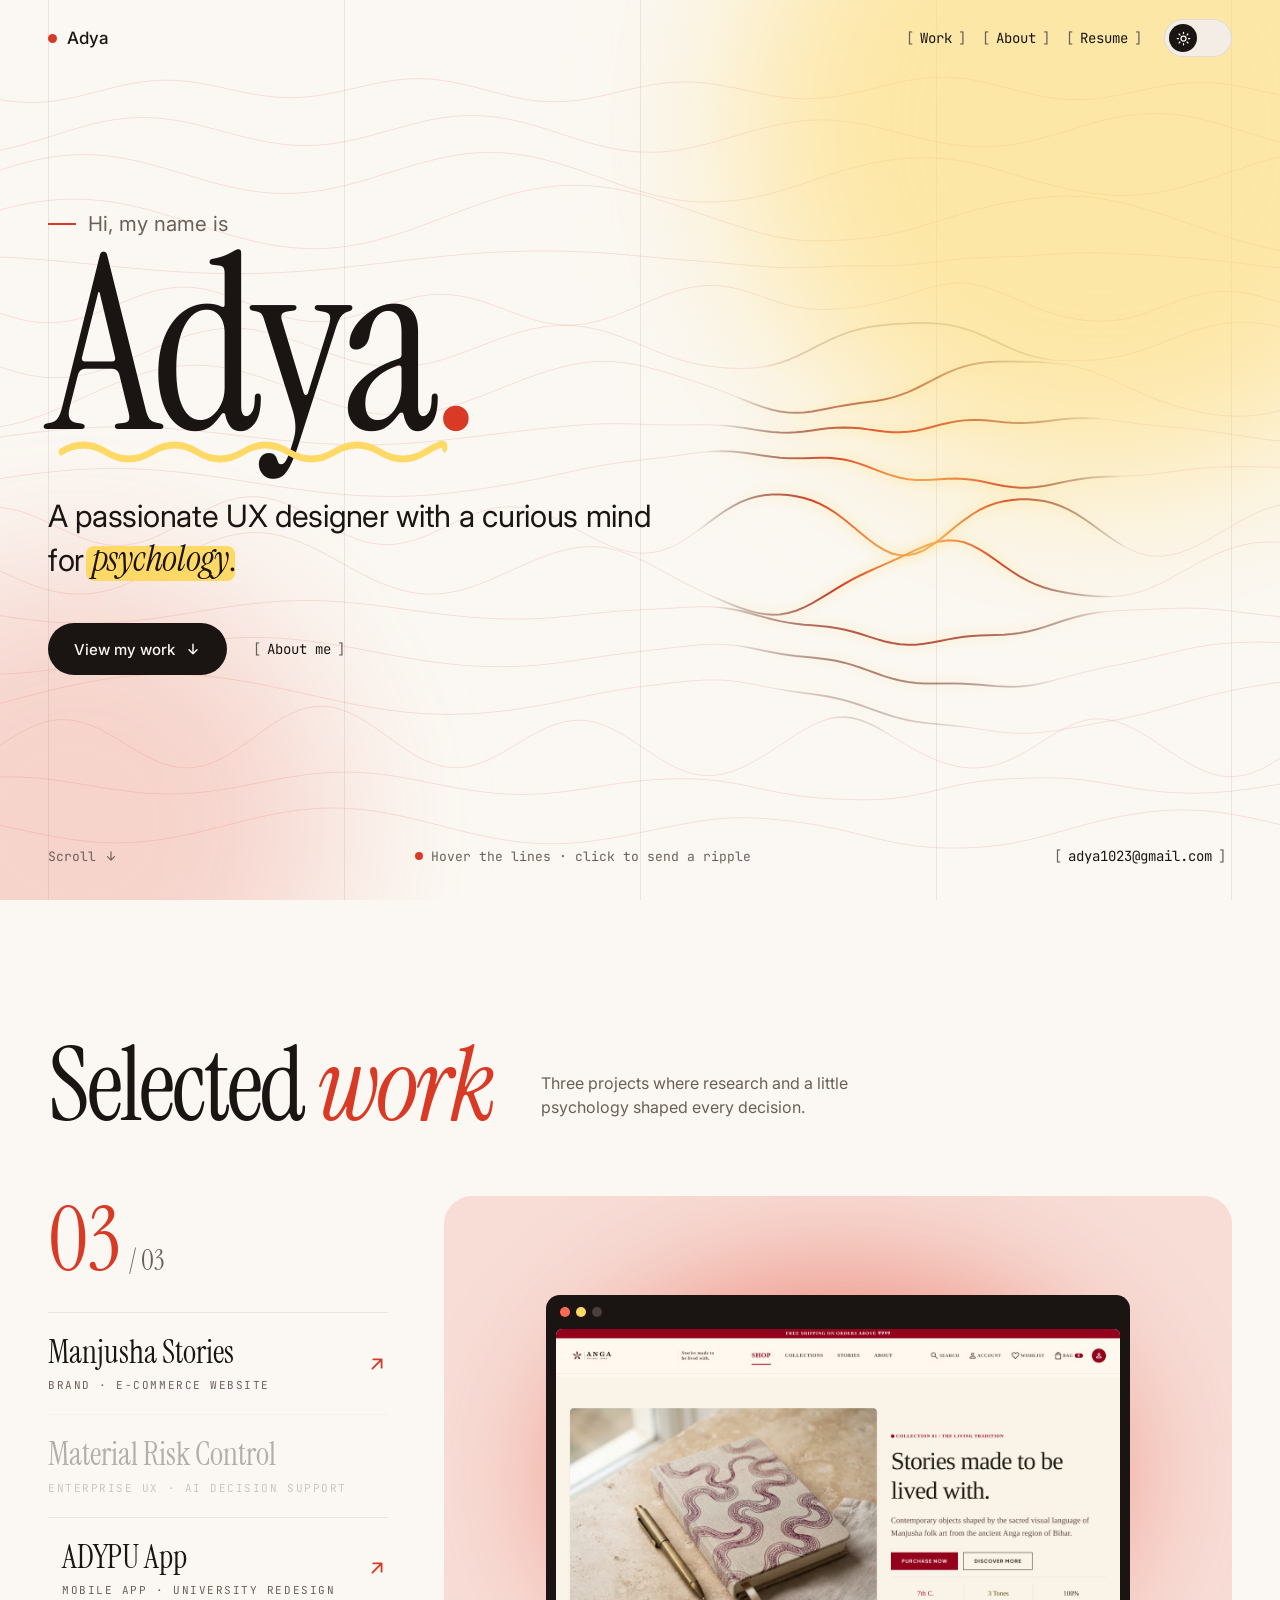
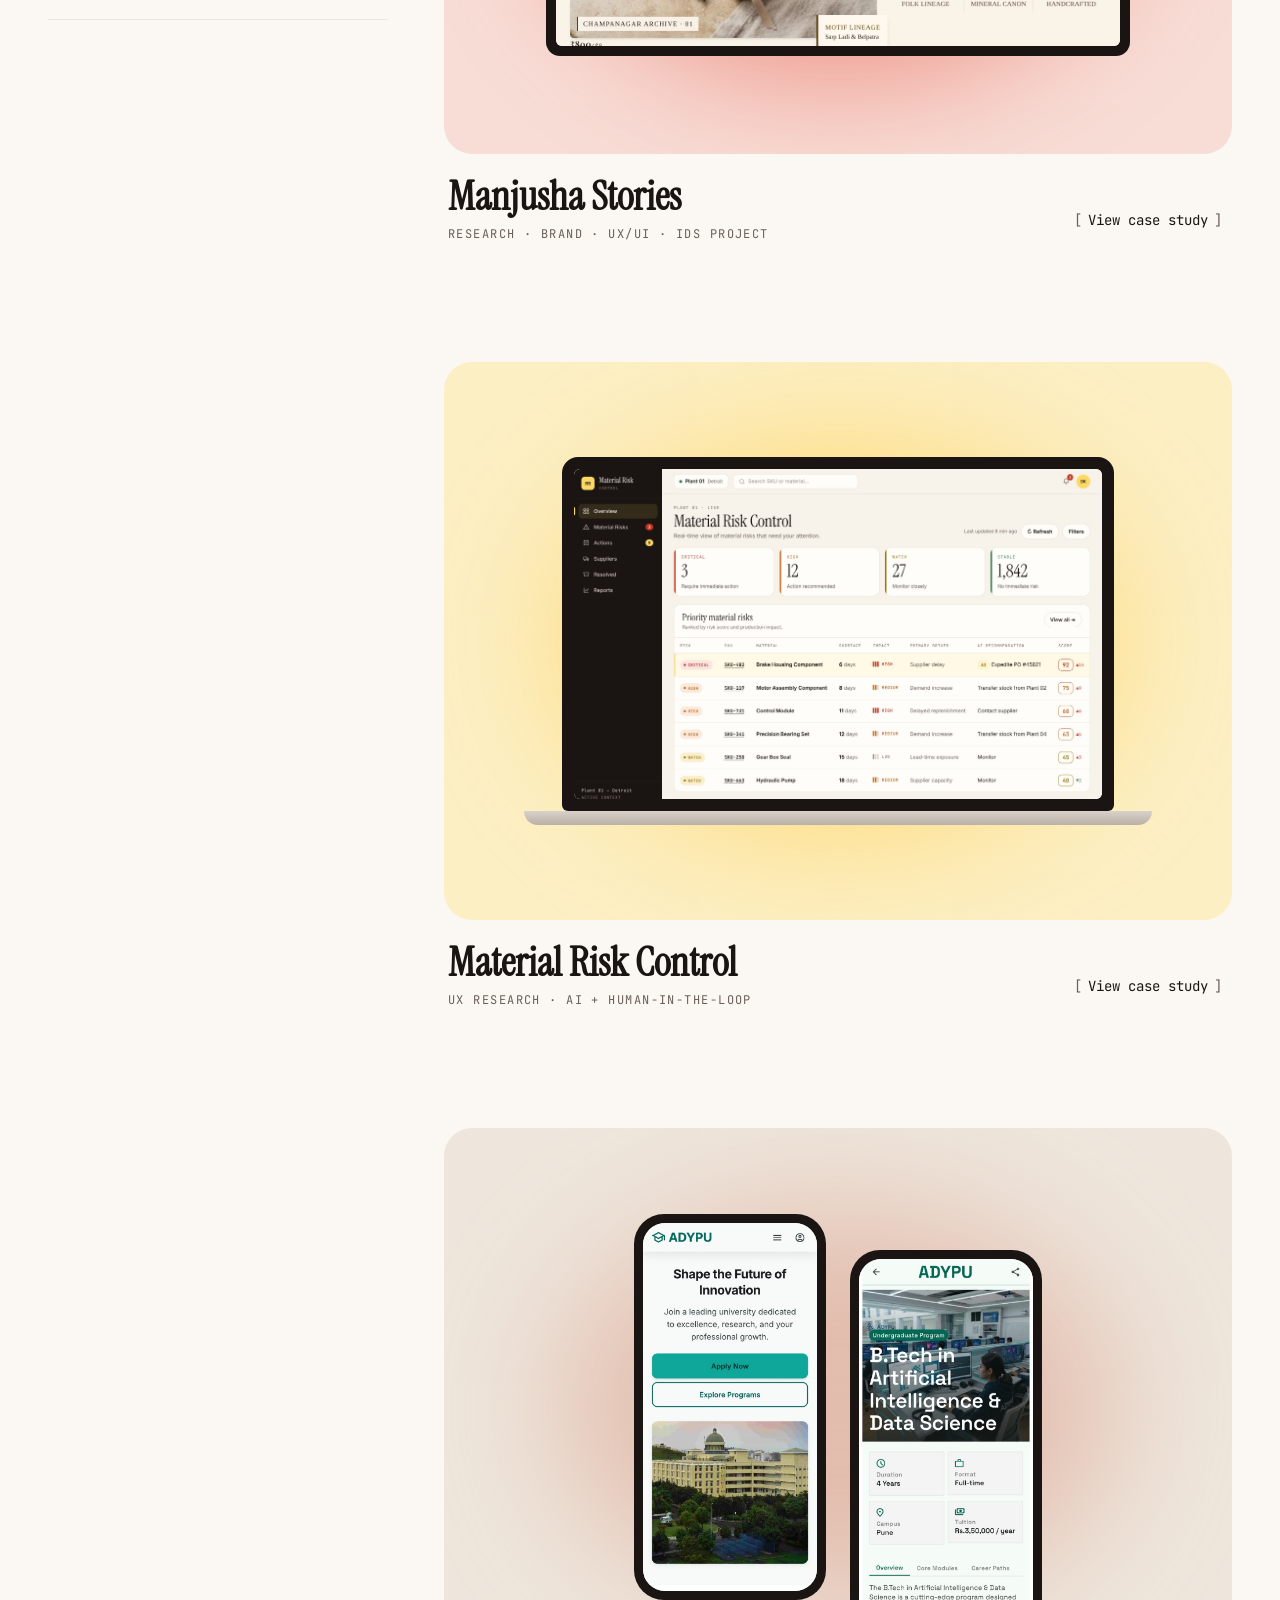
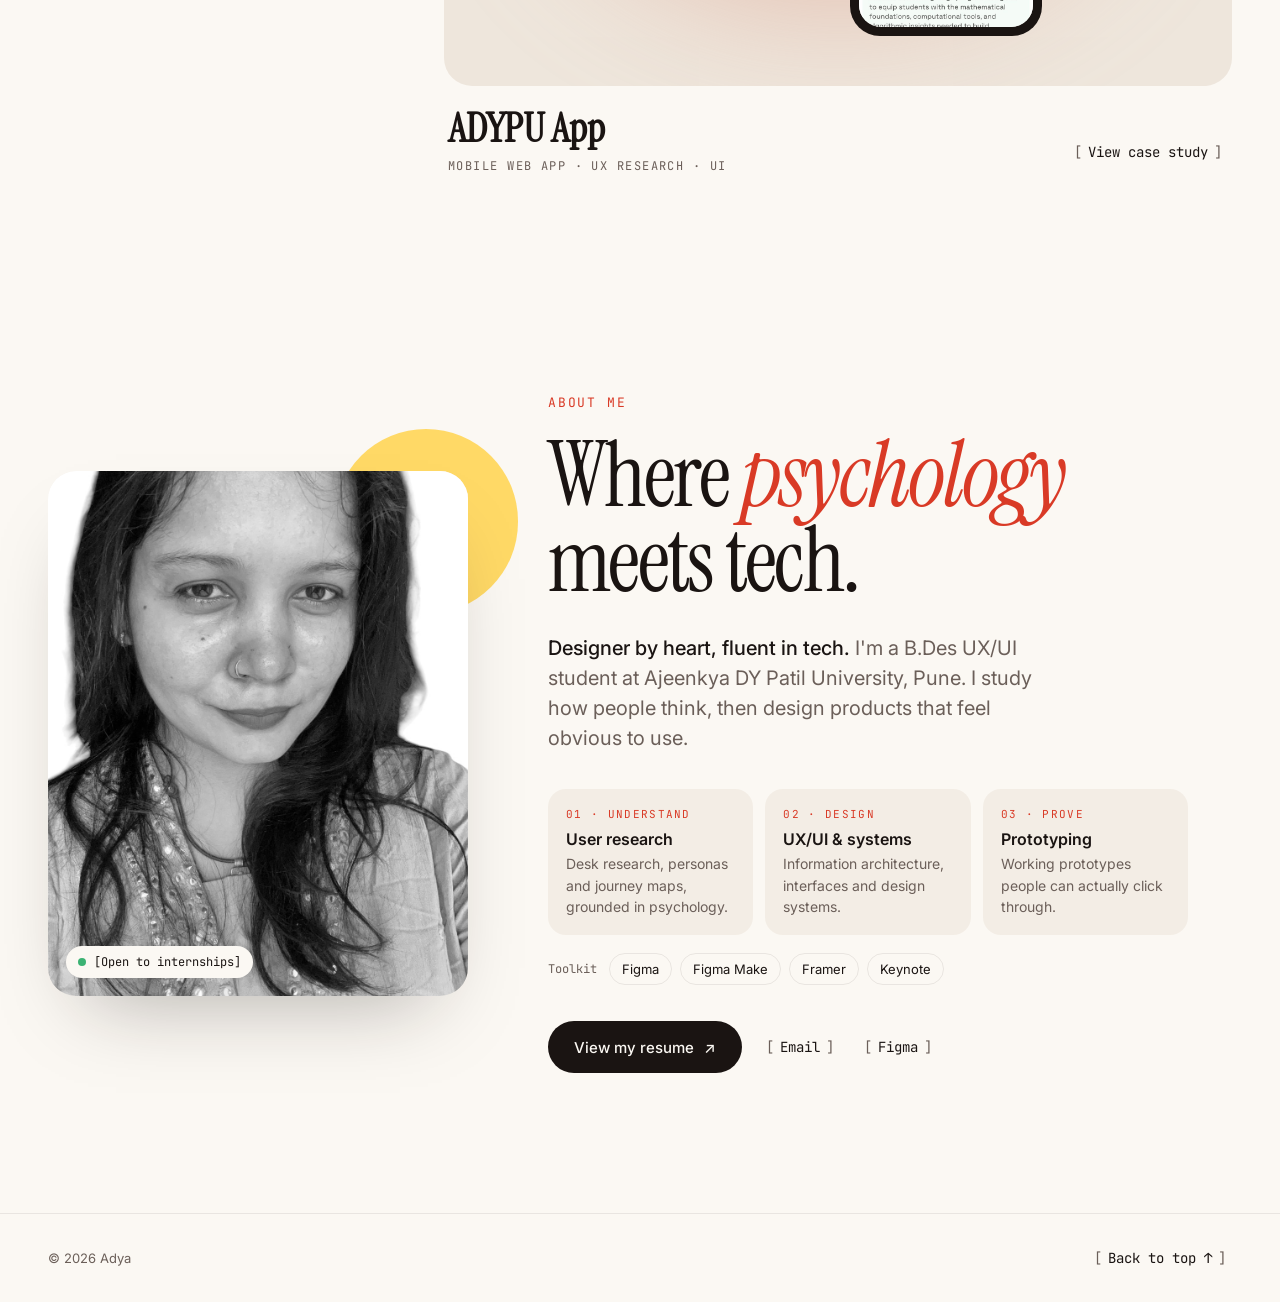
==== commit d4b870e9: "Tidy About section copy Co-Authored-By: Claude Opus 5.5 <noreply@anthropic.com> Claude-Session: http" ====
--- a/index.html
+++ b/index.html
@@ -331,8 +331,7 @@
   <div class="wrap agrid">
     <div class="photo rv" id="photo">
       <span class="sun" aria-hidden="true"></span>
-      <div class="ph" id="ph">[Your photo]
-        <!-- Put a photo named adya.jpg in the same folder as this file and it appears here automatically -->
+      <div class="ph" id="ph">
         <img src="adya.jpg" alt="Portrait of Adya" onerror="this.remove()">
       </div>
       <span class="tag"><i></i>[Open to internships]</span>
@@ -342,7 +341,7 @@
       <h2 class="tagline" id="about-h"><span class="w">Where</span> <em class="w">psychology</em><br><span class="w">meets</span> <span class="w">tech.</span></h2>
       <p class="alead"><b>Designer by heart, fluent in tech.</b> I'm a B.Des UX/UI student at Ajeenkya DY Patil University, Pune. I study how people think, then design products that feel obvious to use.</p>
       <div class="afacts">
-        <div class="afact"><small>01 · Understand</small><b>User research</b><span>Interviews, personas and journeys, grounded in psychology.</span></div>
+        <div class="afact"><small>01 · Understand</small><b>User research</b><span>Desk research, personas and journey maps, grounded in psychology.</span></div>
         <div class="afact"><small>02 · Design</small><b>UX/UI &amp; systems</b><span>Information architecture, interfaces and design systems.</span></div>
         <div class="afact"><small>03 · Prove</small><b>Prototyping</b><span>Working prototypes people can actually click through.</span></div>
       </div>
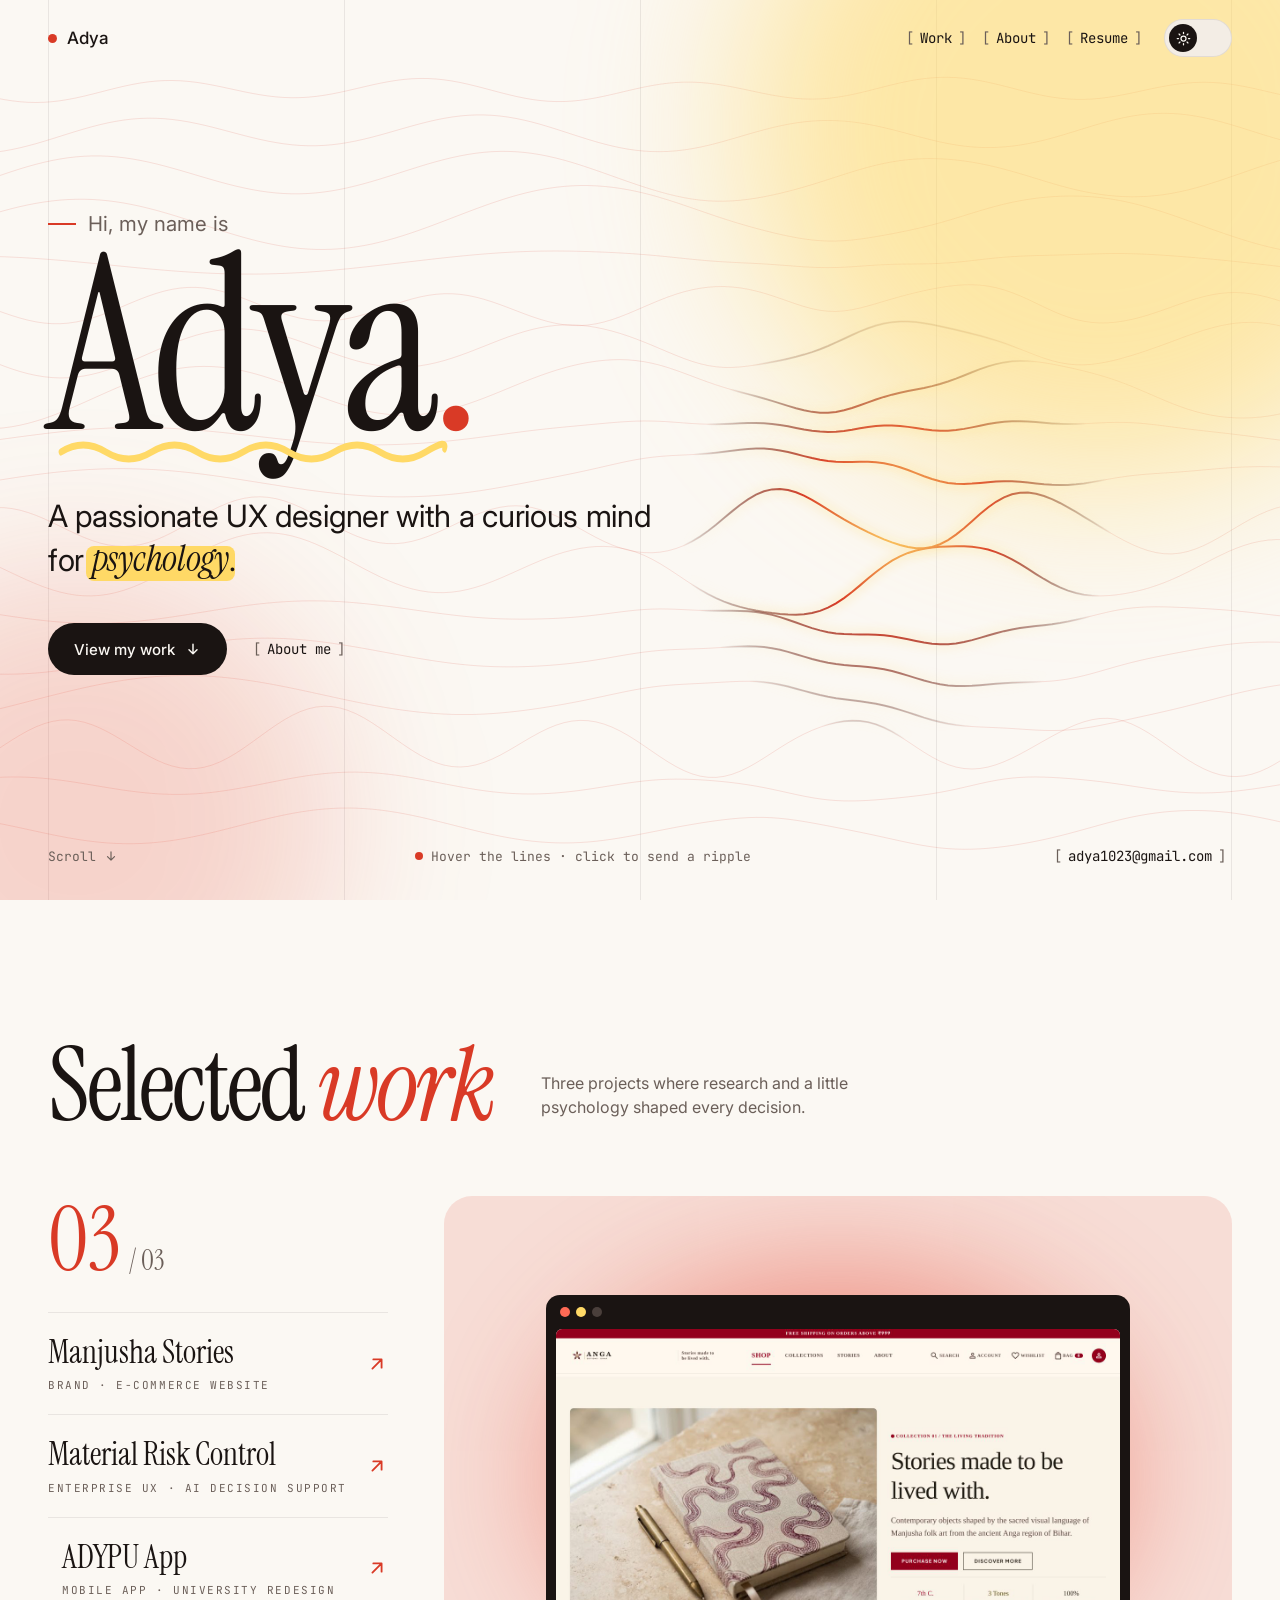
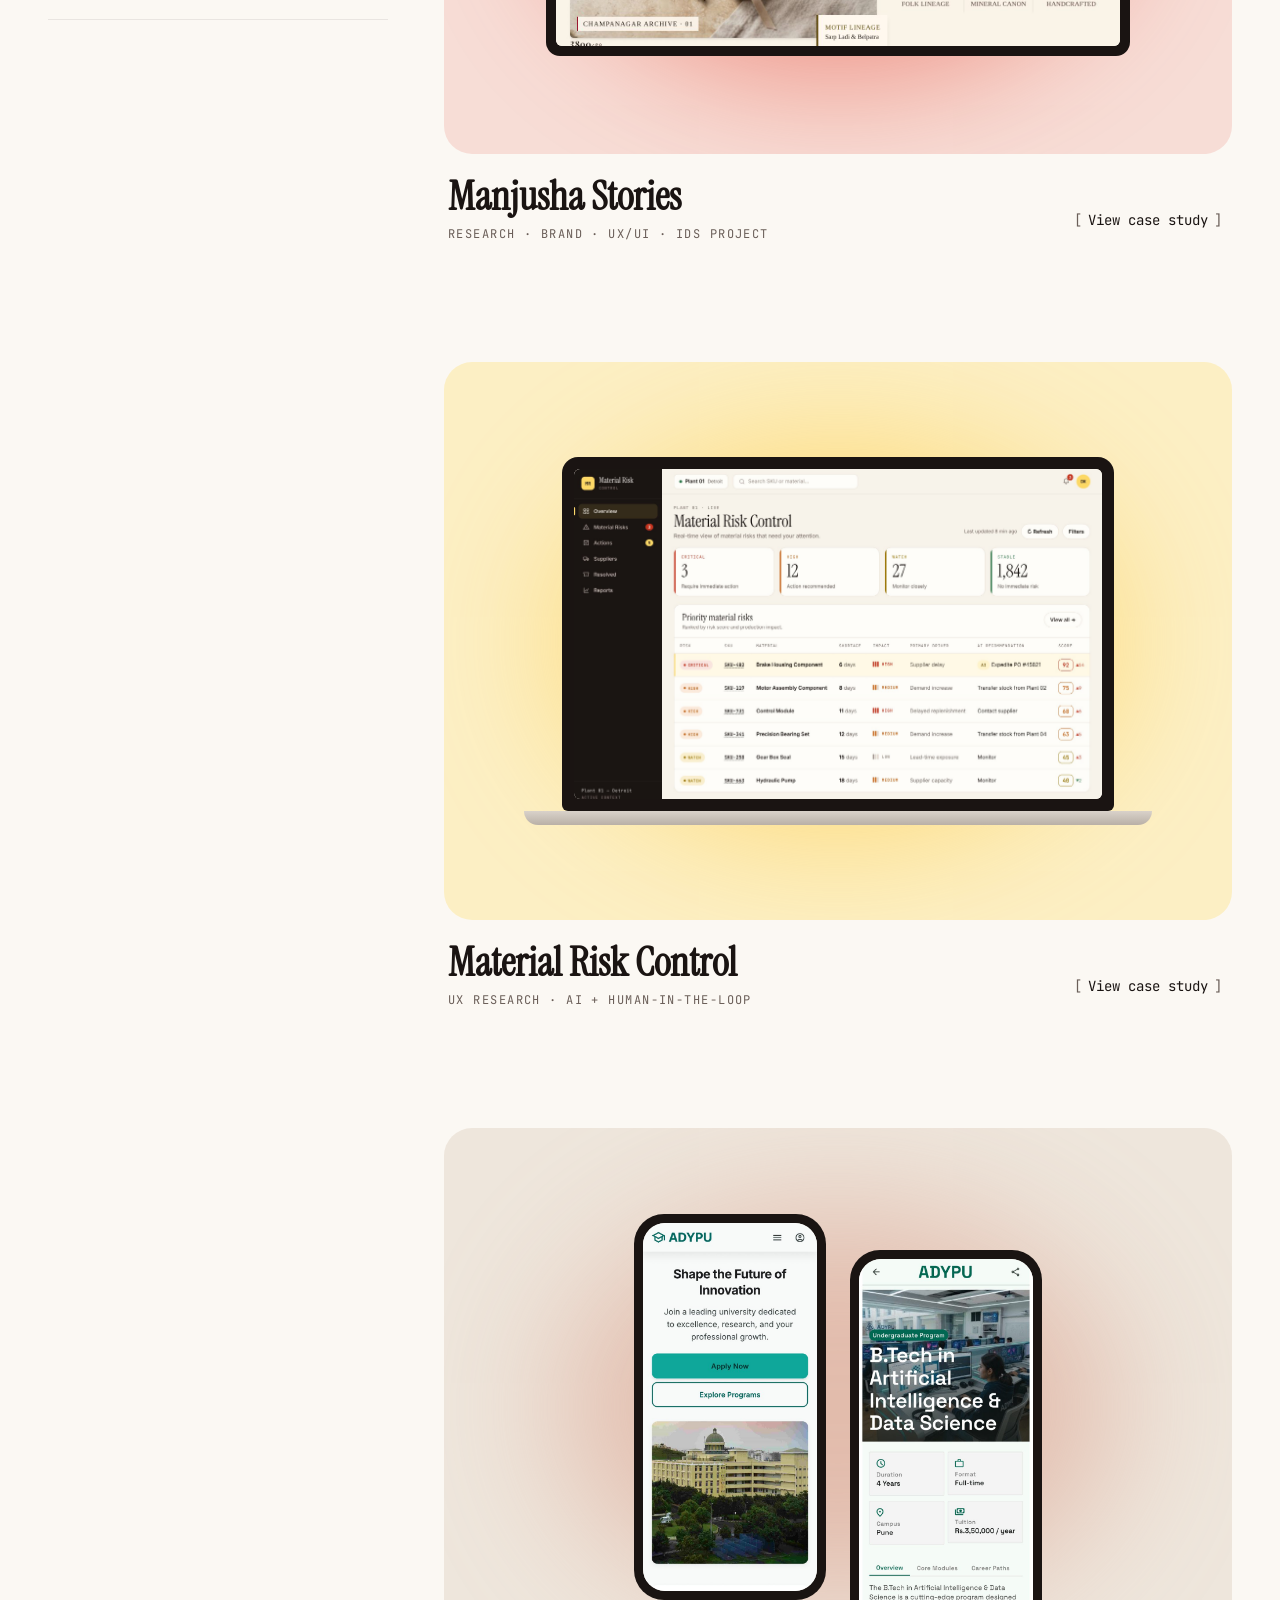
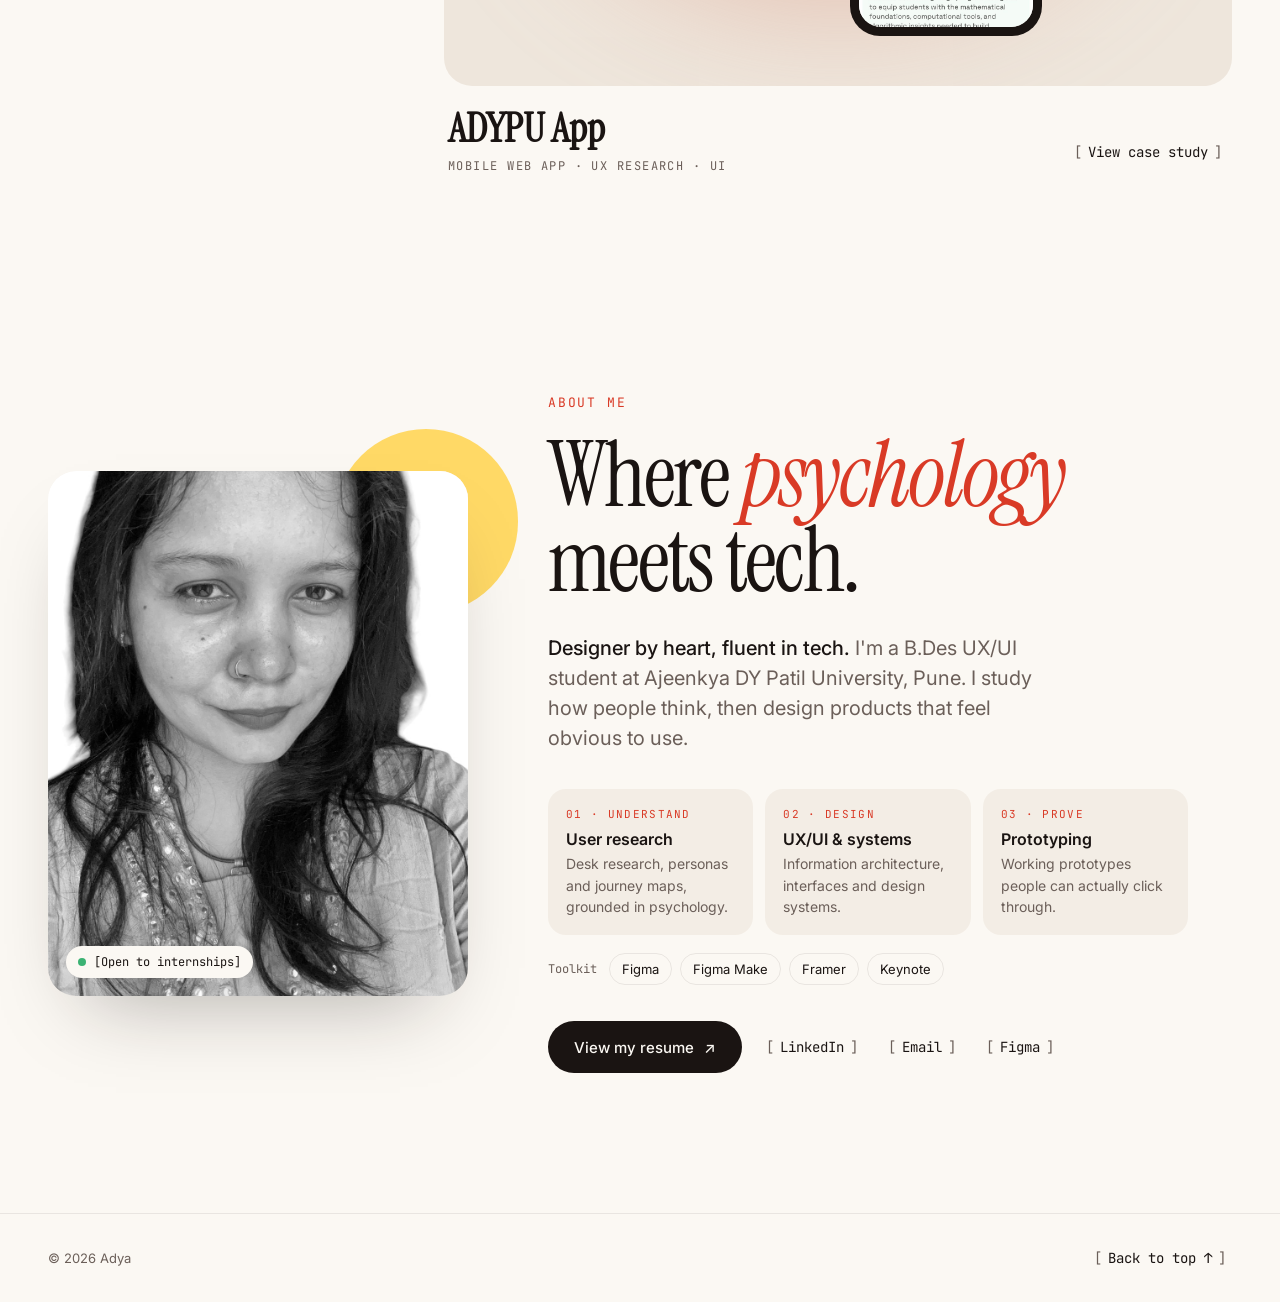
==== commit 748fdfd3: "Add LinkedIn link to site and resume Co-Authored-By: Claude Opus 5.5 <noreply@anthropic.com> Claude-" ====
--- a/index.html
+++ b/index.html
@@ -275,7 +275,6 @@
       <span class="tip"><i></i>Hover the lines · click to send a ripple</span>
       <div class="socials">
         <!-- Paste your LinkedIn profile URL and email address into the two links below -->
-        <!-- Add LinkedIn later: <a class="br" href="https://www.linkedin.com/in/YOUR-PROFILE" target="_blank" rel="noopener"><span class="b">[</span>LinkedIn<span class="b">]</span></a> -->
         <a class="br" href="mailto:adya1023@gmail.com"><span class="b">[</span>adya1023@gmail.com<span class="b">]</span></a>
       </div>
     </div>
@@ -348,7 +347,7 @@
       <div class="tools"><em>Toolkit</em><span>Figma</span><span>Figma Make</span><span>Framer</span><span>Keynote</span></div>
       <div class="arow">
         <a class="btn magnetic" href="resume.pdf" target="_blank" rel="noopener">View my resume <span aria-hidden="true">↗</span></a>
-        <!-- Add LinkedIn later: <a class="br" href="https://www.linkedin.com/in/YOUR-PROFILE" target="_blank" rel="noopener"><span class="b">[</span>LinkedIn<span class="b">]</span></a> -->
+        <a class="br" href="https://www.linkedin.com/in/adya-a-896a99340" target="_blank" rel="noopener"><span class="b">[</span>LinkedIn<span class="b">]</span></a>
         <a class="br" href="mailto:adya1023@gmail.com"><span class="b">[</span>Email<span class="b">]</span></a>
         <a class="br" href="https://www.figma.com/design/S78MfCis4Sqc5ntNYsYcMW/Portfolio" target="_blank" rel="noopener"><span class="b">[</span>Figma<span class="b">]</span></a>
       </div>
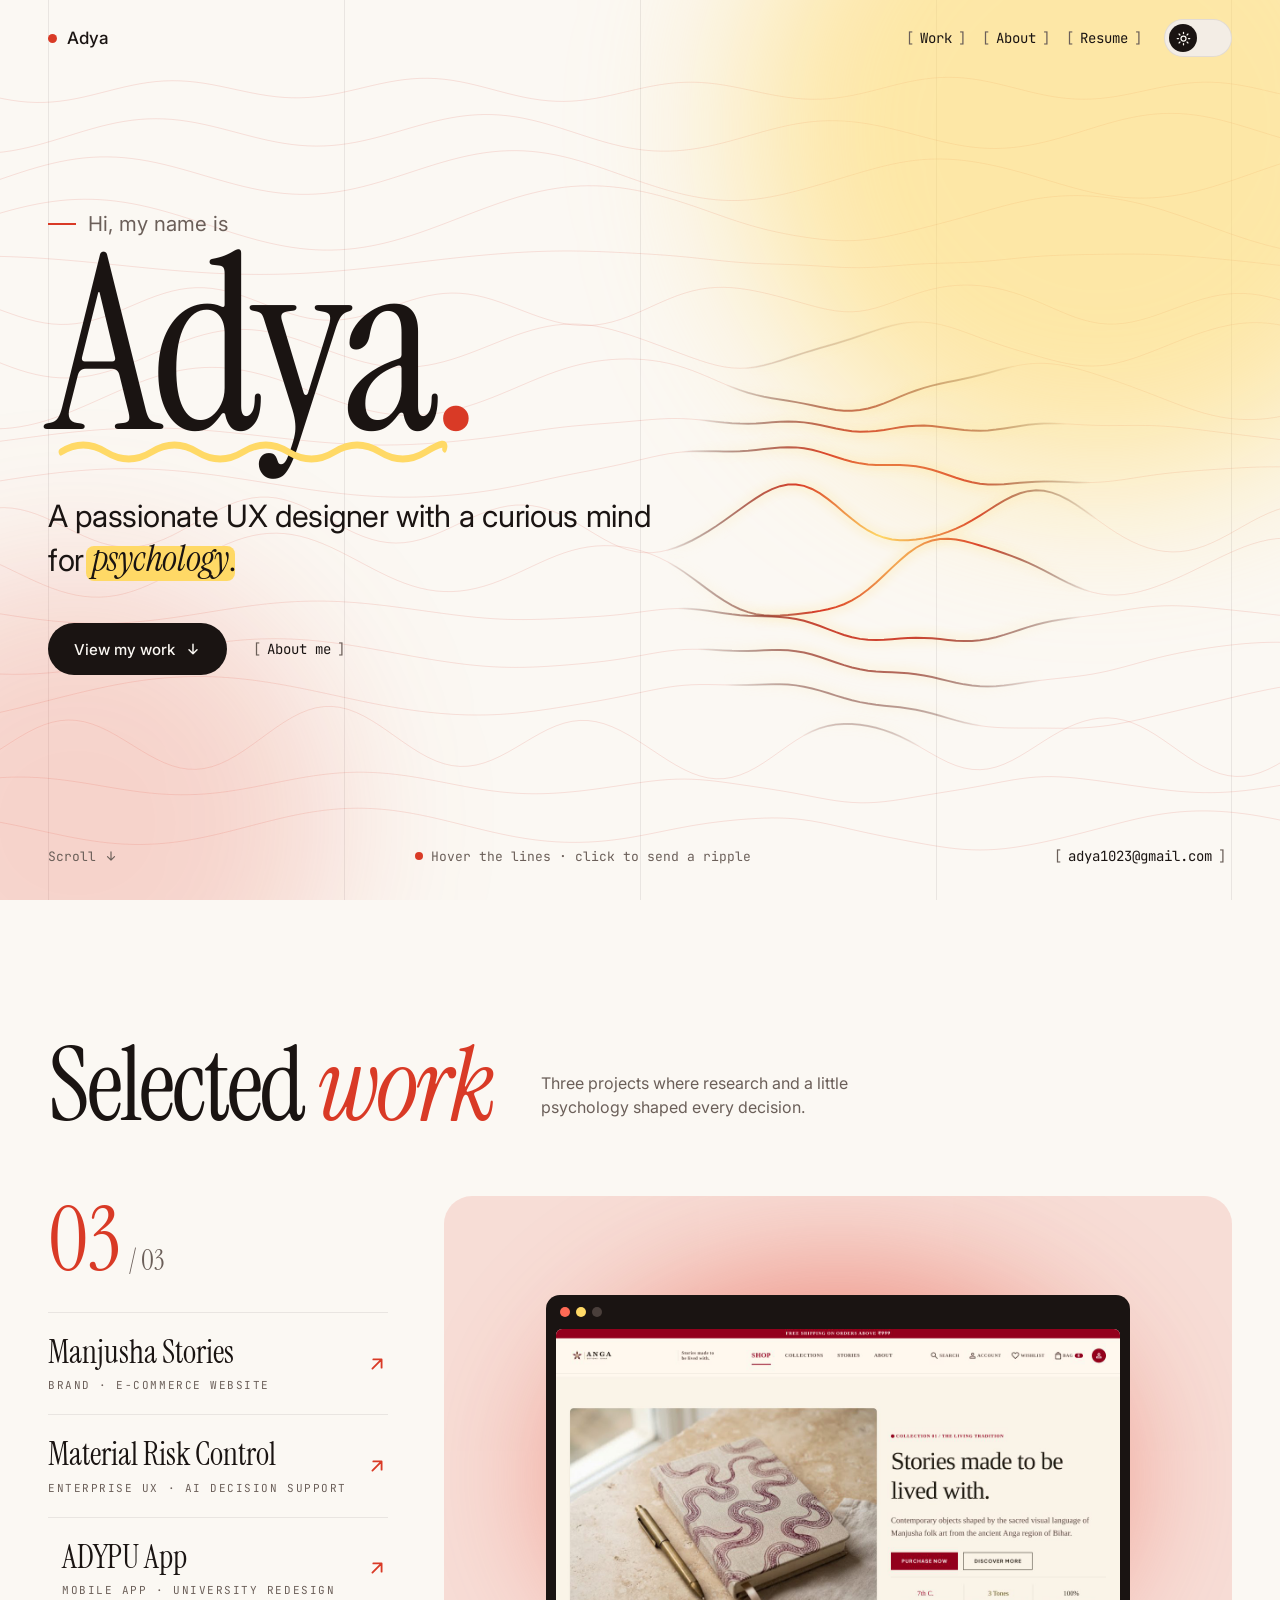
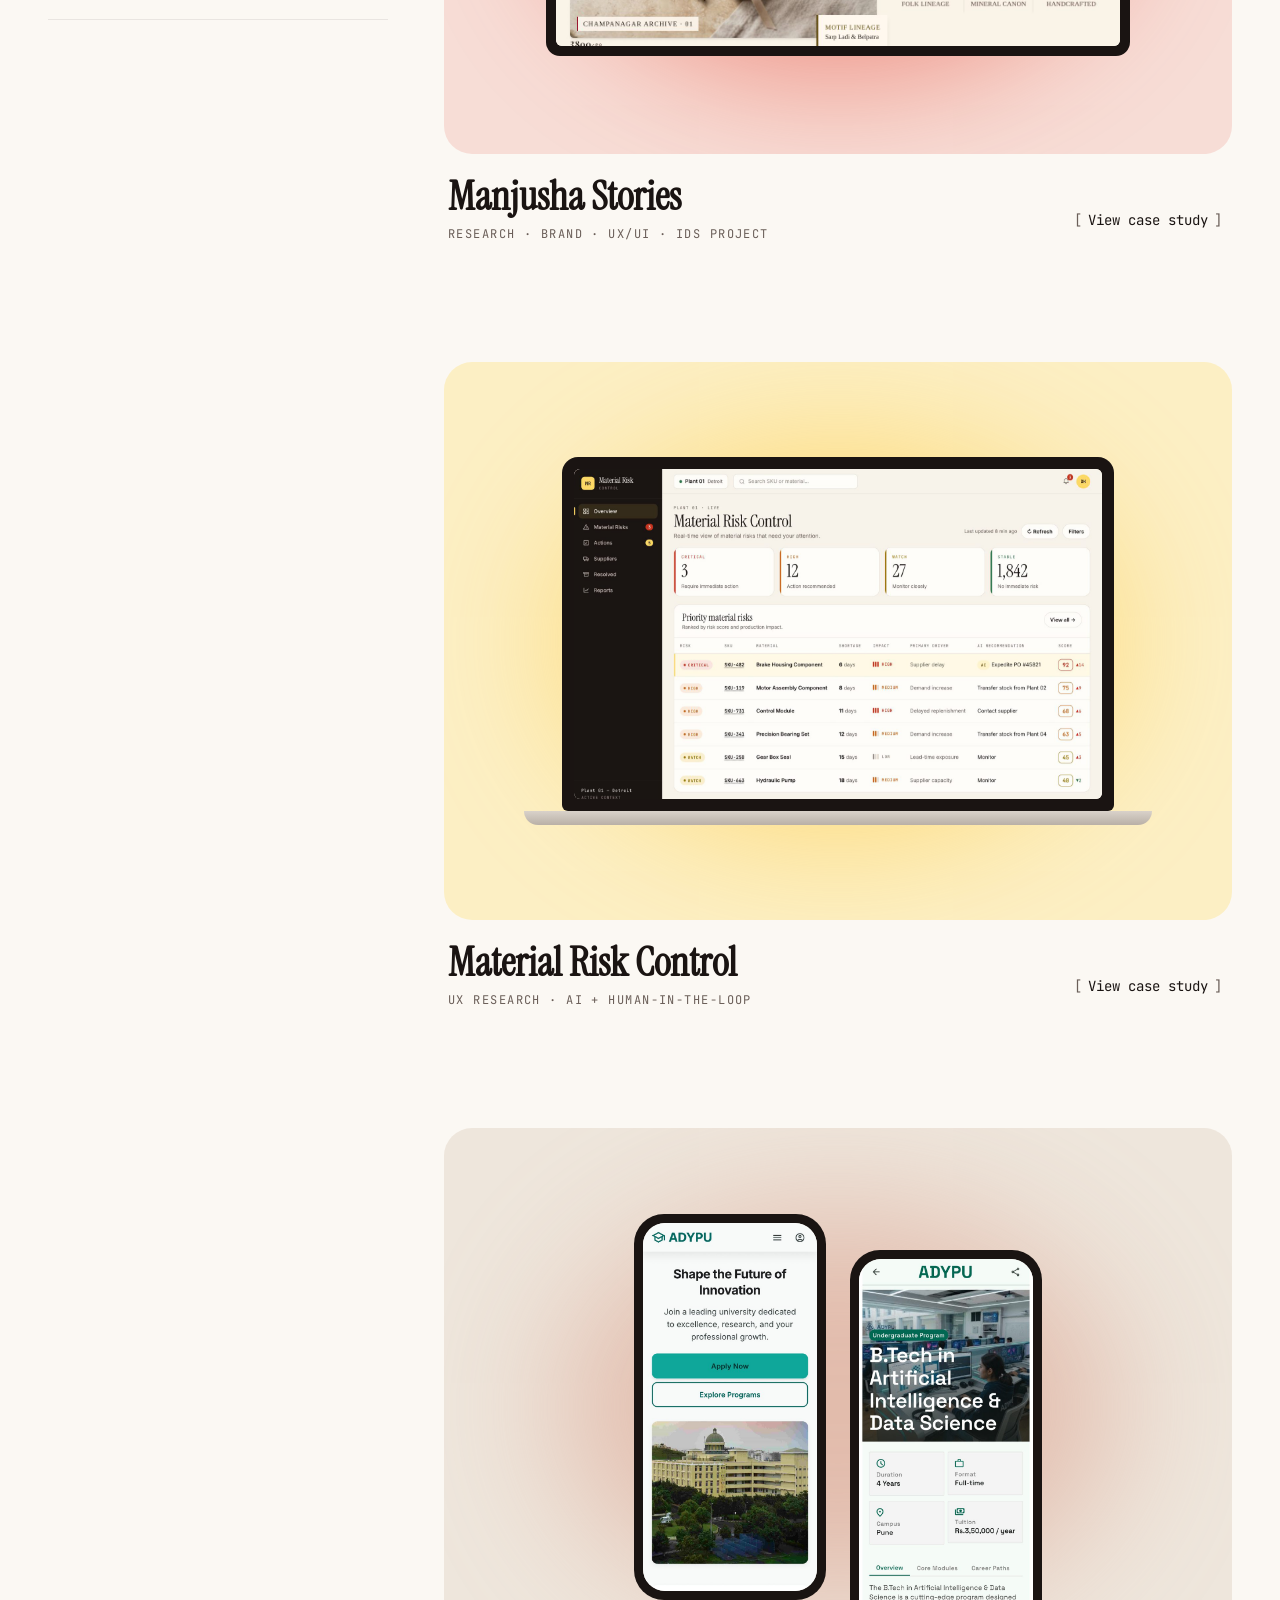
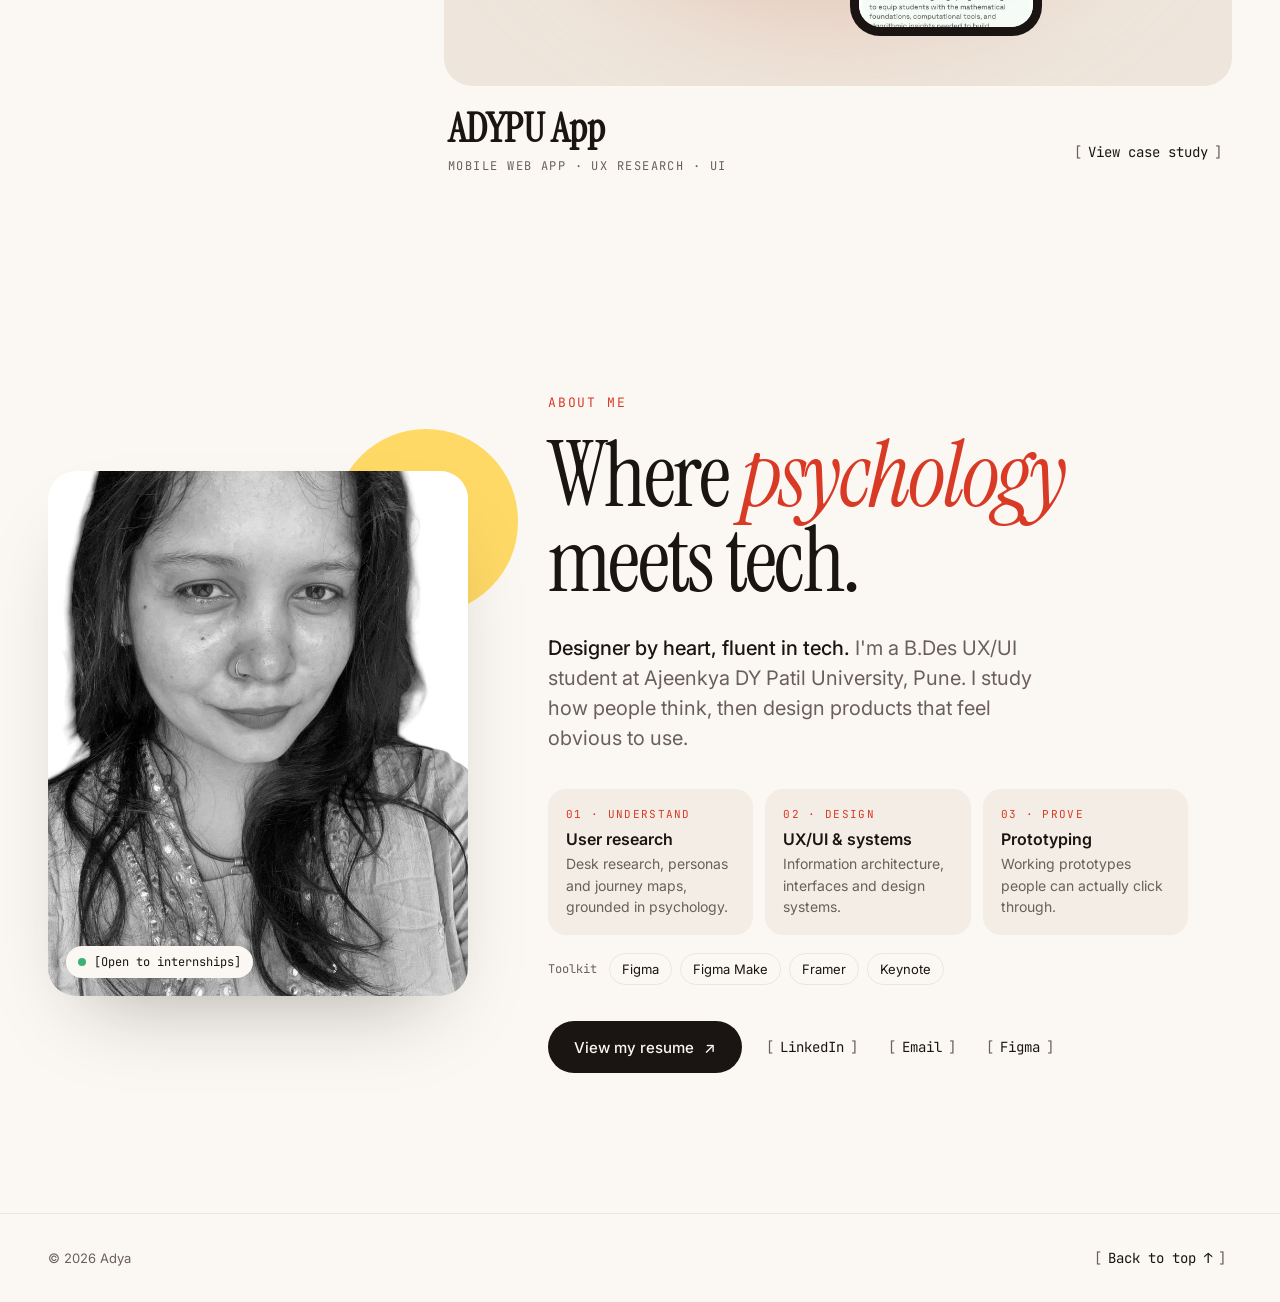
==== commit b690ad1f: "Fix mobile image rendering: flat layout on touch screens, lighter images Co-Authored-By: Claude Opus" ====
--- a/index.html
+++ b/index.html
@@ -220,6 +220,15 @@
   .name .l{transform:none;opacity:1}
   .rv{opacity:1;transform:none}
 }
+
+/* touch devices: flat rendering (iOS Safari mis-paints images inside 3D-transformed, clipped layers) */
+@media (hover:none),(max-width:900px){
+  .stage,.photo{perspective:none}
+  .dev{transform-style:flat;transform:none!important;transition:none}
+  .photo .ph{transform:none!important}
+  .photo .ph img{filter:none}
+  .rv,.js .rv{transform:none!important}
+}
 </style>
 <script>document.documentElement.classList.add("js")</script>
 </head>
